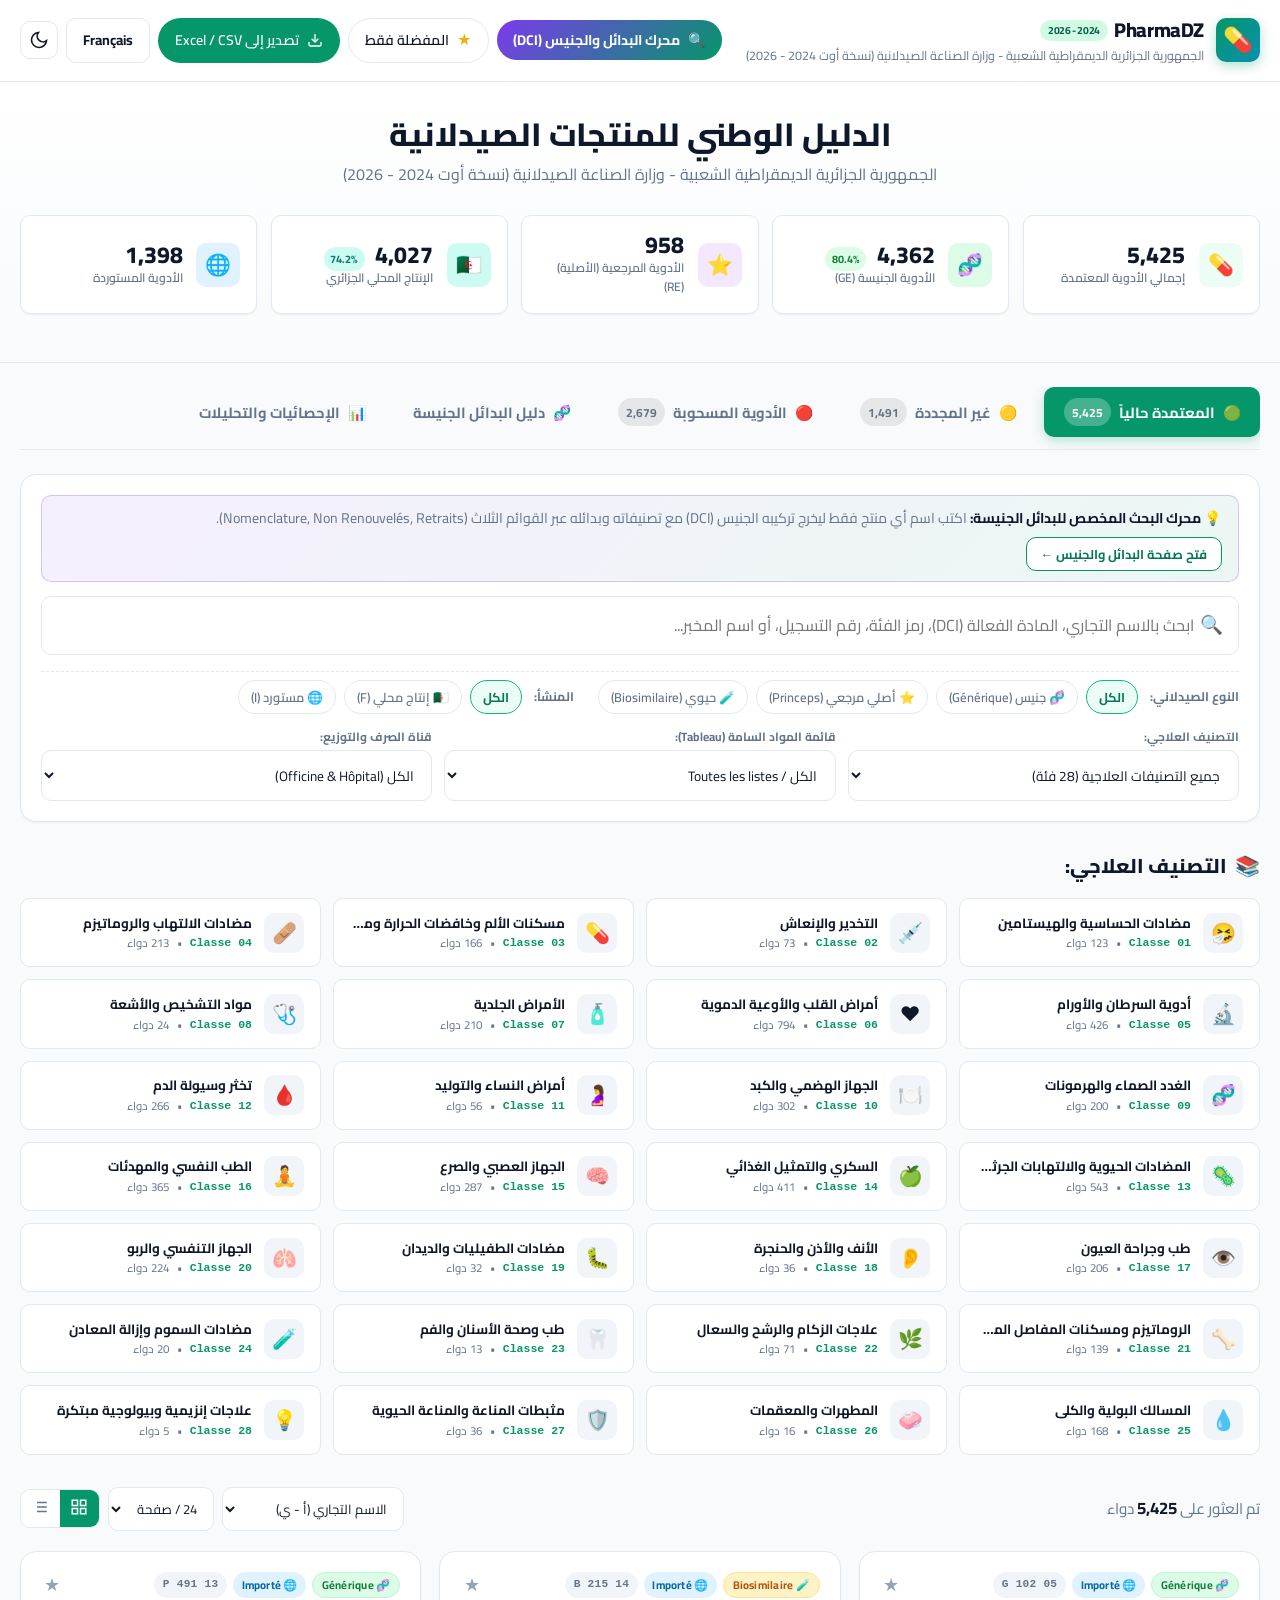
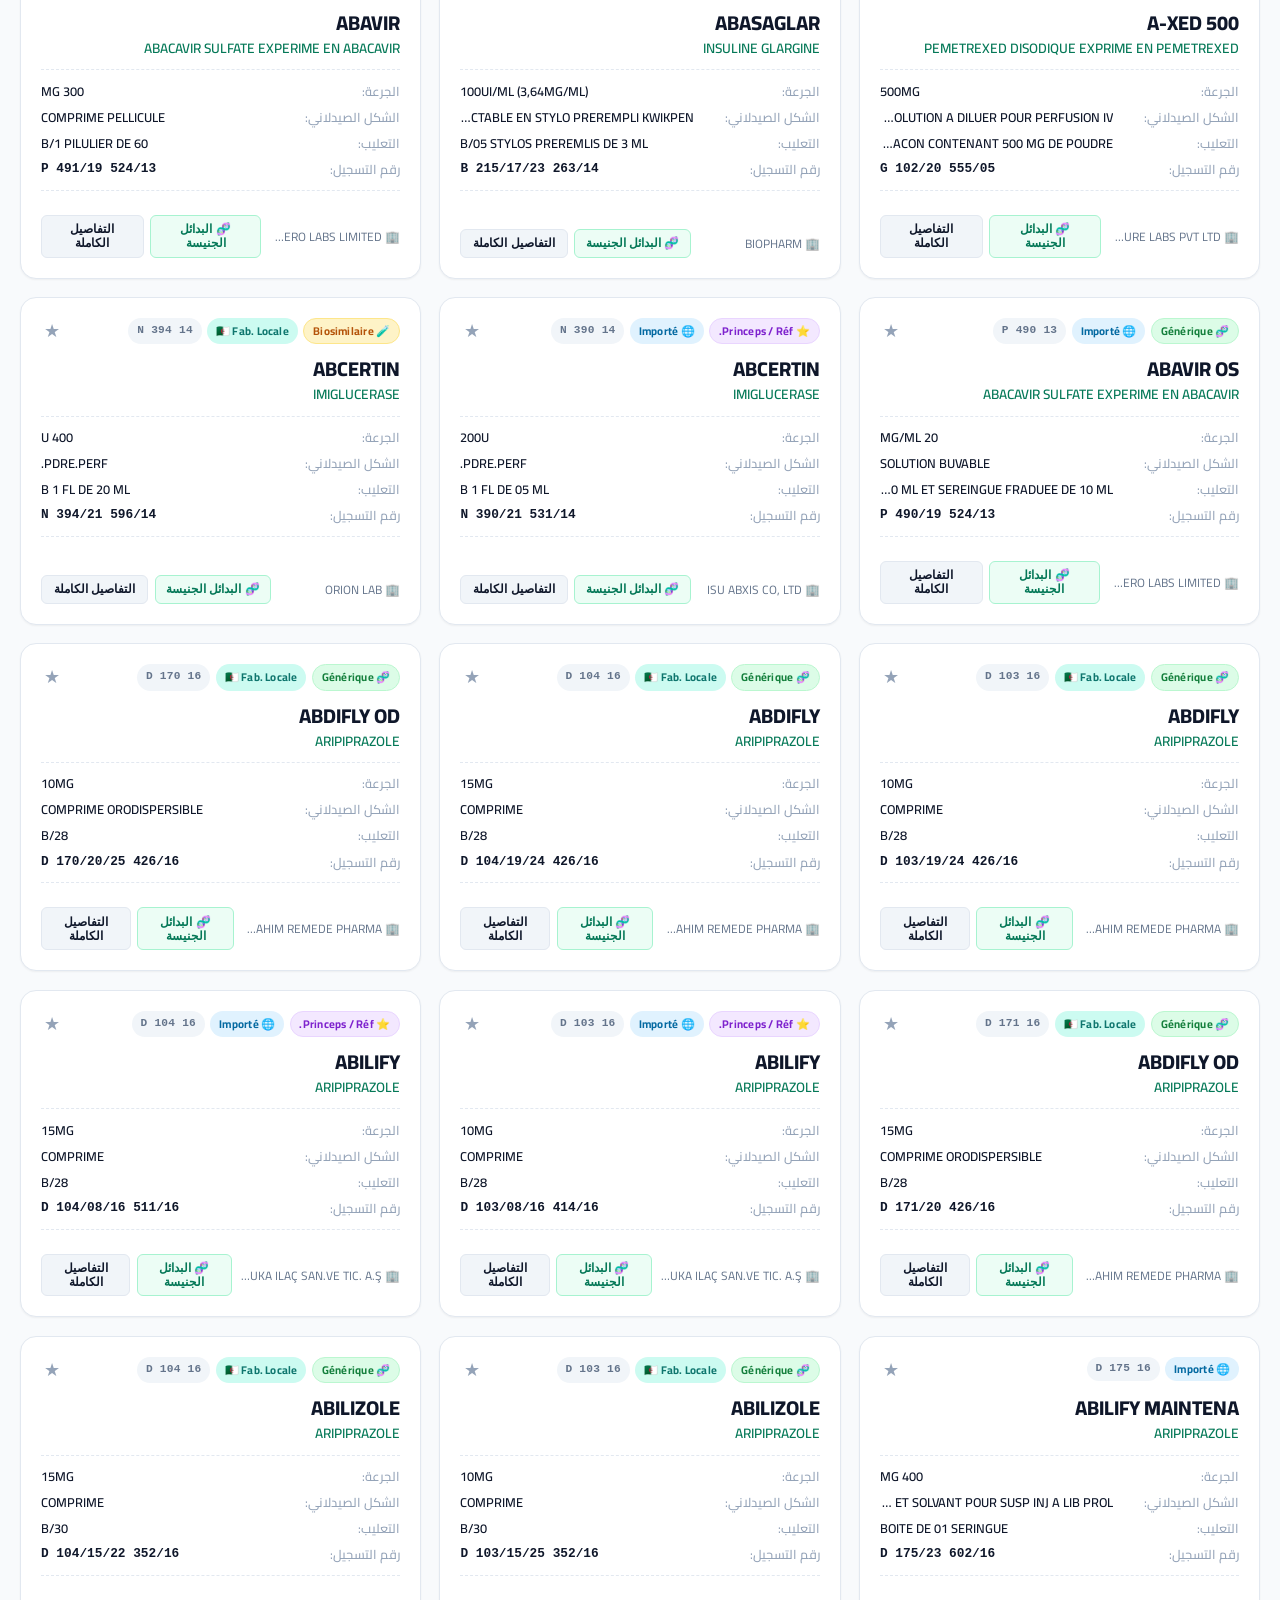
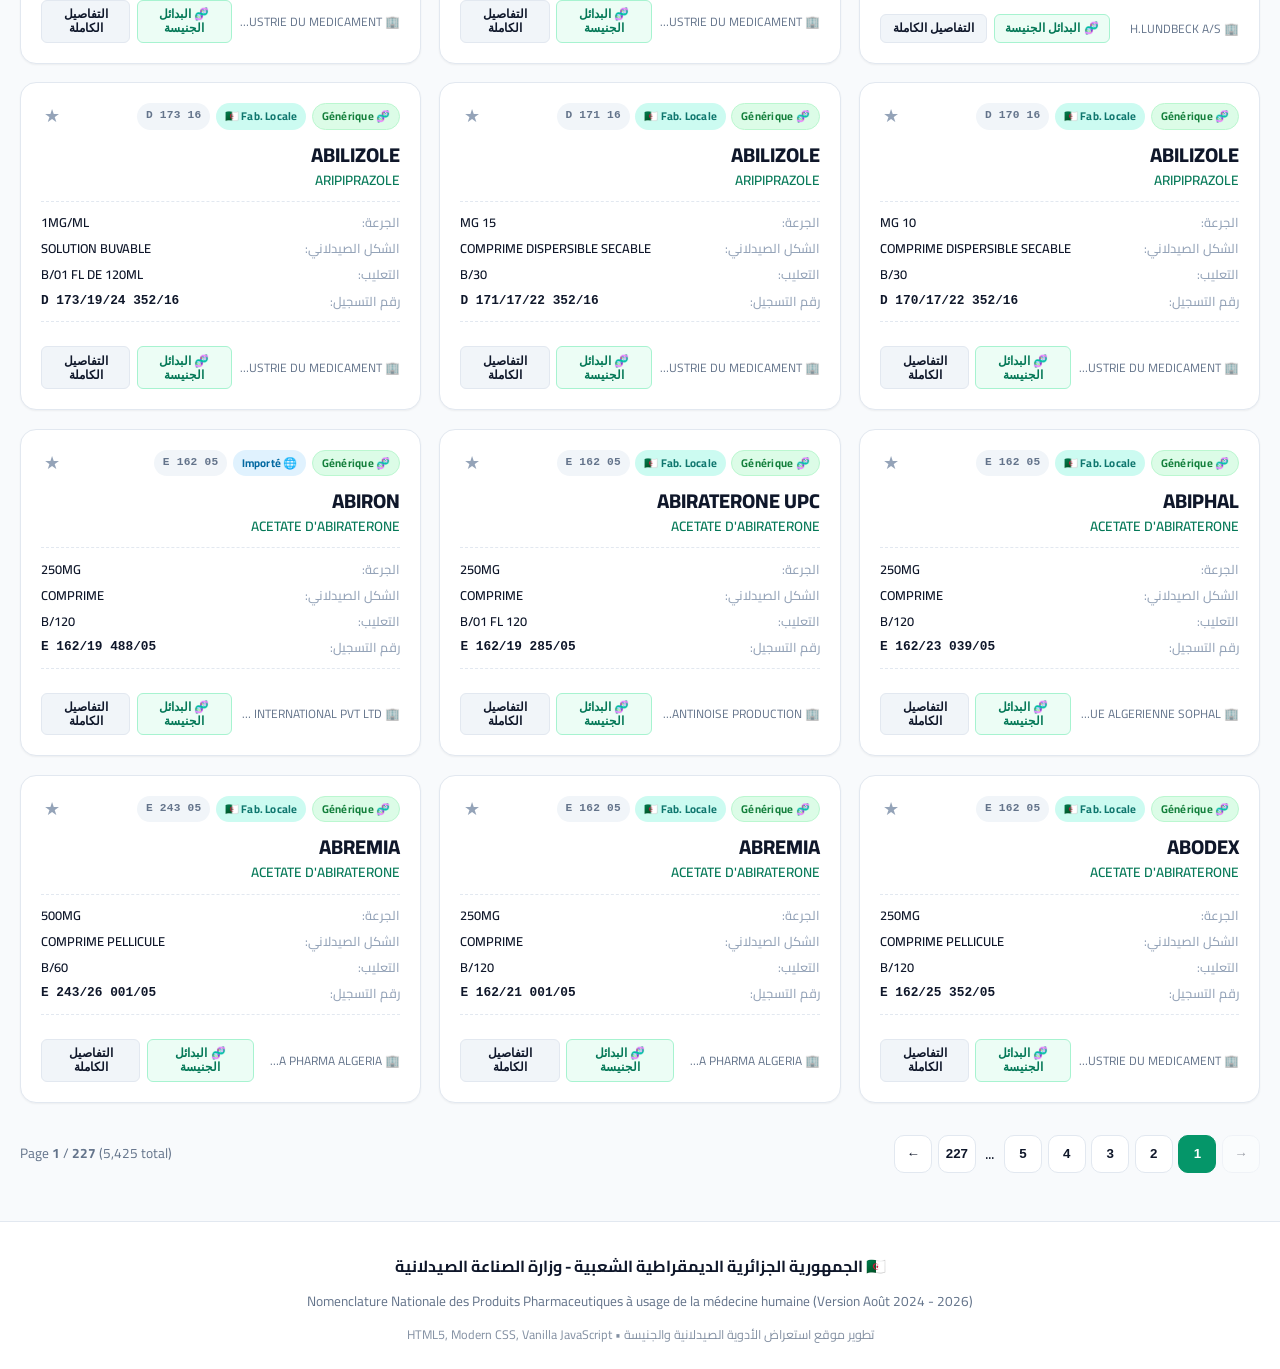
==== index.html @ 6471dae7 "Initial commit: Algerian Pharmaceutical Nomenclature Web App" ====
<!DOCTYPE html>
<html lang="ar" dir="rtl" data-theme="light">
<head>
  <meta charset="UTF-8">
  <meta name="viewport" content="width=device-width, initial-scale=1.0">
  <title>PharmaDZ - الدليل الوطني للمنتجات الصيدلانية الجزائرية</title>
  <meta name="description" content="منصة متقدمة للبحث في الدليل الوطني للمنتجات الصيدلانية في الجزائر حسب التصنيف العلاجي والمادة الفعالة والأدوية الجنيسة مع كافة التفاصيل التقنية.">
  
  <!-- Google Fonts: Cairo for Arabic & Inter for French/Latin -->
  <link rel="preconnect" href="https://fonts.googleapis.com">
  <link rel="preconnect" href="https://fonts.gstatic.com" crossorigin>
  <link href="https://fonts.googleapis.com/css2?family=Cairo:wght@400;600;700;800;900&family=Inter:wght@400;500;600;700;800&display=swap" rel="stylesheet">
  
  <!-- Main Stylesheet -->
  <link rel="stylesheet" href="css/style.css">
</head>
<body>

  <!-- ================= Site Header ================= -->
  <header class="site-header">
    <div class="container header-inner">
      <div class="brand-wrapper" onclick="window.scrollTo({top:0, behavior:'smooth'})">
        <div class="brand-icon-box">💊</div>
        <div class="brand-text">
          <h1>
            <span>PharmaDZ</span>
            <span class="brand-badge">2024 - 2026</span>
          </h1>
          <p data-i18n="site_subtitle">وزارة الصناعة الصيدلانية • الدليل الوطني للأدوية</p>
        </div>
      </div>

      <div class="header-actions">
        <!-- Dedicated Alternatives & Generics Search Page Link -->
        <a href="search.html" class="btn btn-primary btn-pill" style="background: linear-gradient(135deg, #7c3aed, #059669); border: none; font-weight: 700;">
          <span>🔍</span>
          <span>محرك البدائل والجنيس (DCI)</span>
        </a>

        <!-- Bookmark filter pill -->
        <button id="btn-fav-filter" class="btn btn-outline btn-pill" title="Afficher les favoris / عرض المفضلة">
          <span style="color:#eab308;">★</span>
          <span data-i18n="favorites_only">المفضلة</span>
        </button>

        <!-- CSV Export -->
        <button id="btn-export-csv" class="btn btn-primary btn-pill">
          <svg width="16" height="16" viewBox="0 0 24 24" fill="none" stroke="currentColor" stroke-width="2">
            <path d="M21 15v4a2 2 0 0 1-2 2H5a2 2 0 0 1-2-2v-4"></path>
            <polyline points="7 10 12 15 17 10"></polyline>
            <line x1="12" y1="15" x2="12" y2="3"></line>
          </svg>
          <span data-i18n="export_csv">تصدير CSV</span>
        </button>

        <!-- Language Toggle -->
        <button id="btn-lang-toggle" class="btn btn-outline" style="font-weight: bold; min-width: 80px;">
          <span>Français</span>
        </button>

        <!-- Theme Toggle -->
        <button id="btn-theme-toggle" class="btn-icon" title="تبديل المظهر">
          <!-- Moon Icon by default -->
          <svg width="20" height="20" viewBox="0 0 24 24" fill="none" stroke="currentColor" stroke-width="2">
            <path d="M21 12.79A9 9 0 1 1 11.21 3 7 7 0 0 0 21 12.79z"></path>
          </svg>
        </button>
      </div>
    </div>
  </header>

  <!-- ================= Hero & Summary Section ================= -->
  <section class="hero-section">
    <div class="container">
      <div class="hero-header">
        <h2 class="hero-title" data-i18n="site_title">الدليل الوطني للمنتجات الصيدلانية</h2>
        <p class="hero-subtitle" data-i18n="site_subtitle">
          الجمهورية الجزائرية الديمقراطية الشعبية - وزارة الصناعة الصيدلانية (نسخة أوت 2024 - 2026)
        </p>
      </div>

      <!-- Quick Metrics Grid -->
      <div id="stats-grid" class="stats-grid">
        <!-- Rendered dynamically by js/app.js -->
      </div>
    </div>
  </section>

  <!-- ================= Main Content Container ================= -->
  <main class="container" style="padding-top: 1.5rem;">

    <!-- Top Navigation Tabs -->
    <nav class="main-tabs-bar">
      <button class="tab-btn active" data-tab="active">
        <span>🟢</span>
        <span data-i18n="active_tab">المعتمدة حالياً</span>
        <span class="tab-badge">5,425</span>
      </button>
      <button class="tab-btn" data-tab="non_renewed">
        <span>🟡</span>
        <span data-i18n="non_renewed_tab">غير المجددة</span>
        <span class="tab-badge">1,491</span>
      </button>
      <button class="tab-btn" data-tab="withdrawn">
        <span>🔴</span>
        <span data-i18n="withdrawn_tab">الأدوية المسحوبة</span>
        <span class="tab-badge">2,679</span>
      </button>
      <button class="tab-btn" data-tab="generics_explorer">
        <span>🧬</span>
        <span data-i18n="generics_explorer_tab">دليل البدائل الجنيسة</span>
      </button>
      <button class="tab-btn" data-tab="stats">
        <span>📊</span>
        <span data-i18n="stats_tab">الإحصائيات والتحليلات</span>
      </button>
    </nav>

    <!-- Normal List View (Search, Filters, Categories, Grid) -->
    <div id="normal-view-container">

      <!-- Search & Filters Hub -->
      <div class="search-hub">
        <!-- Quick Switch to Dedicated Alternatives Page Banner -->
        <div style="display: flex; flex-wrap: wrap; justify-content: space-between; align-items: center; gap: 0.5rem; background: linear-gradient(135deg, rgba(124, 58, 237, 0.08), rgba(5, 150, 105, 0.08)); border: 1px solid rgba(124, 58, 237, 0.25); border-radius: var(--radius-md); padding: 0.65rem 1rem; margin-bottom: 0.85rem; font-size: 0.88rem;">
          <div>
            <strong style="color: var(--text-main);">💡 محرك البحث المخصص للبدائل الجنيسة:</strong>
            <span style="color: var(--text-muted);"> اكتب اسم أي منتج فقط ليخرج تركيبه الجنيس (DCI) مع تصنيفاته وبدائله عبر القوائم الثلاث (Nomenclature, Non Renouvelés, Retraits).</span>
          </div>
          <a href="search.html" class="btn btn-outline" style="padding: 0.35rem 0.85rem; font-size: 0.8rem; font-weight: bold; border-color: var(--primary-600); color: var(--primary-700); white-space: nowrap; text-decoration: none;">
            فتح صفحة البدائل والجنيس ←
          </a>
        </div>

        <!-- Main Search Bar -->
        <div class="search-primary-row">
          <div class="search-input-box">
            <span class="search-icon">🔍</span>
            <input type="text" id="search-input" class="search-input" placeholder="ابحث بالاسم التجاري، المادة الفعالة (DCI)، رمز الفئة، رقم التسجيل، أو اسم المخبر..." autocomplete="off">
            <button id="clear-search-btn" class="clear-search-btn" title="مسح">✕</button>
          </div>
        </div>

        <!-- Quick Filter Pills: Type & Origin -->
        <div class="filter-pills-row">
          <span class="filter-group-label" data-i18n="type_label">النوع الصيدلاني:</span>
          <span class="pill-filter active" data-filter-type="all" data-i18n="all">الكل</span>
          <span class="pill-filter" data-filter-type="GE">🧬 جنيس (Générique)</span>
          <span class="pill-filter" data-filter-type="RE">⭐ أصلي مرجعي (Princeps)</span>
          <span class="pill-filter" data-filter-type="BIO">🧪 حيوي (Biosimilaire)</span>

          <span class="filter-group-label" style="margin-inline-start: 1rem;" data-i18n="origin_label">المنشأ:</span>
          <span class="pill-filter active" data-filter-origin="all" data-i18n="all">الكل</span>
          <span class="pill-filter" data-filter-origin="F">🇩🇿 إنتاج محلي (F)</span>
          <span class="pill-filter" data-filter-origin="I">🌐 مستورد (I)</span>
        </div>

        <!-- Advanced Filter Selects (Category, List, Dispensation) -->
        <div class="filter-selects-row">
          <div class="filter-select-wrapper">
            <label for="cat-select" class="filter-select-label" data-i18n="category_label">التصنيف العلاجي (28 فئة):</label>
            <select id="cat-select" class="filter-select">
              <option value="all">جميع الفئات العلاجية</option>
            </select>
          </div>

          <div class="filter-select-wrapper">
            <label for="list-select" class="filter-select-label">قائمة المواد السامة (Tableau):</label>
            <select id="list-select" class="filter-select">
              <option value="all">الكل / Toutes les listes</option>
              <option value="LISTE I">قائمة I (Liste I)</option>
              <option value="LISTE II">قائمة II (Liste II)</option>
              <option value="STUPEFIANT">مخدرات ومؤثرات (Stupéfiants)</option>
            </select>
          </div>

          <div class="filter-select-wrapper">
            <label for="disp-select" class="filter-select-label">قناة الصرف والتوزيع:</label>
            <select id="disp-select" class="filter-select">
              <option value="all">الكل (Officine & Hôpital)</option>
              <option value="OFF">الصيدليات الحرة (Officine - OFF)</option>
              <option value="HOP">المستشفيات فقط (Hôpital - HOP)</option>
            </select>
          </div>
        </div>
      </div>

      <!-- Category Browser Cards Section -->
      <section class="categories-section">
        <div class="section-head">
          <h3 class="section-title">
            <span>📚</span>
            <span data-i18n="category_label">تصفح حسب التصنيف العلاجي</span>
          </h3>
        </div>
        <div id="cat-carousel" class="cat-carousel">
          <!-- Populated by js/app.js -->
        </div>
      </section>

      <!-- Results Toolbar (Count, Active Tags, Sort, View Toggle) -->
      <div class="results-toolbar">
        <div>
          <span id="results-count" class="results-count">
            <!-- Count inserted here -->
          </span>
          <div id="active-filter-tags" class="active-filters-tags"></div>
        </div>

        <div class="toolbar-controls">
          <!-- Sort Selector -->
          <select id="sort-select" class="sort-select">
            <option value="brand_asc">الاسم التجاري (أ - ي)</option>
            <option value="brand_desc">الاسم التجاري (ي - أ)</option>
            <option value="dci_asc">المادة الفعالة DCI (أ - ي)</option>
            <option value="code">رمز التصنيف (Code)</option>
            <option value="date">تاريخ التسجيل الأحدث</option>
          </select>

          <!-- Per Page Selector -->
          <div class="per-page-select-box">
            <select id="per-page-select" class="sort-select">
              <option value="24">24 / صفحة</option>
              <option value="48">48 / صفحة</option>
              <option value="96">96 / صفحة</option>
              <option value="all">عرض الكل</option>
            </select>
          </div>

          <!-- View Mode Toggle -->
          <div class="view-toggle">
            <button class="view-btn active" data-view="grid" title="Affichage Grille / عرض شبكي">
              <svg width="18" height="18" viewBox="0 0 24 24" fill="none" stroke="currentColor" stroke-width="2">
                <rect x="3" y="3" width="7" height="7"></rect>
                <rect x="14" y="3" width="7" height="7"></rect>
                <rect x="14" y="14" width="7" height="7"></rect>
                <rect x="3" y="14" width="7" height="7"></rect>
              </svg>
            </button>
            <button class="view-btn" data-view="table" title="Affichage Tableau / عرض جدولي">
              <svg width="18" height="18" viewBox="0 0 24 24" fill="none" stroke="currentColor" stroke-width="2">
                <line x1="8" y1="6" x2="21" y2="6"></line>
                <line x1="8" y1="12" x2="21" y2="12"></line>
                <line x1="8" y1="18" x2="21" y2="18"></line>
                <line x1="3" y1="6" x2="3.01" y2="6"></line>
                <line x1="3" y1="12" x2="3.01" y2="12"></line>
                <line x1="3" y1="18" x2="3.01" y2="18"></line>
              </svg>
            </button>
          </div>
        </div>
      </div>

      <!-- Products Grid / Table Container -->
      <div id="products-container">
        <!-- Rendered by js/app.js -->
      </div>

      <!-- Pagination Container -->
      <div id="pagination-wrapper" class="pagination-wrapper">
        <!-- Rendered by js/app.js -->
      </div>

    </div>

    <!-- Generics Explorer View (Special Tab) -->
    <div id="explorer-view" style="display: none;">
      <!-- Rendered by js/app.js -->
    </div>

    <!-- Statistics View (Special Tab) -->
    <div id="stats-view" style="display: none;">
      <!-- Rendered by js/app.js -->
    </div>

  </main>

  <!-- ================= Product Detail Modal ================= -->
  <div id="product-modal" class="modal-overlay" role="dialog" aria-modal="true">
    <div class="modal-container">
      <div class="modal-header">
        <div class="modal-header-info">
          <h2 id="modal-brand-title">Nom de Marque</h2>
          <div id="modal-dci-subtitle" class="modal-dci">Dénomination Commune Internationale</div>
        </div>
        <button id="modal-close-btn" class="modal-close-btn" title="Fermer / إغلاق">✕</button>
      </div>

      <div class="modal-body">
        <!-- 19 Full Attributes Grid -->
        <div id="modal-details-grid" class="detail-grid">
          <!-- Populated by js/app.js -->
        </div>

        <!-- Generic Equivalents Section -->
        <div class="modal-generics-section">
          <div class="modal-generics-head">
            <h4 style="font-size: 1rem; font-weight: 700; color: var(--text-main); display: flex; align-items: center; gap: 0.4rem;">
              <span>🧬</span>
              <span data-i18n="generic_alternatives_title">الأدوية الجنيسة والبدائل المتاحة بنفس المادة الفعالة</span>
            </h4>
          </div>
          <div id="modal-generics-list" class="modal-generics-list">
            <!-- Populated by js/app.js -->
          </div>
        </div>
      </div>

      <div class="modal-footer">
        <button id="modal-print-btn" class="btn btn-outline">
          <svg width="16" height="16" viewBox="0 0 24 24" fill="none" stroke="currentColor" stroke-width="2">
            <polyline points="6 9 6 2 18 2 18 9"></polyline>
            <path d="M6 18H4a2 2 0 0 1-2-2v-5a2 2 0 0 1 2-2h16a2 2 0 0 1 2 2v5a2 2 0 0 1-2 2h-2"></path>
            <rect x="6" y="14" width="12" height="8"></rect>
          </svg>
          <span data-i18n="print_sheet">طباعة البطاقة التقنية</span>
        </button>

        <button class="btn btn-primary" onclick="document.getElementById('product-modal').classList.remove('open'); document.body.style.overflow=''">
          <span data-i18n="close">إغلاق</span>
        </button>
      </div>
    </div>
  </div>

  <!-- ================= Site Footer ================= -->
  <footer class="site-footer">
    <div class="container footer-content">
      <div style="font-weight: 700; font-size: 1rem; color: var(--text-main);">
        🇩🇿 الجمهورية الجزائرية الديمقراطية الشعبية - وزارة الصناعة الصيدلانية
      </div>
      <div>
        Nomenclature Nationale des Produits Pharmaceutiques à usage de la médecine humaine (Version Août 2024 - 2026)
      </div>
      <div style="font-size: 0.78rem; opacity: 0.8;">
        تطوير موقع استعراض الأدوية الصيدلانية والجنيسة • HTML5, Modern CSS, Vanilla JavaScript
      </div>
    </div>
  </footer>

  <!-- Data Script (Provides window.NOMENCLATURE_DATA offline without CORS issues) -->
  <script src="data/medications_data.js"></script>

  <!-- Main Application Script -->
  <script src="js/app.js"></script>
</body>
</html>
---- css/style.css ----
/* ==========================================================================
   PharmaDZ - Modern Pharmaceutical Nomenclature Web Application
   CSS Stylesheet with Dark Mode, Responsive Design & RTL/LTR Support
   ========================================================================== */

:root {
  --font-sans: 'Inter', -apple-system, BlinkMacSystemFont, 'Segoe UI', Roboto, Helvetica, Arial, sans-serif;
  --font-arabic: 'Cairo', 'Segoe UI', Tahoma, sans-serif;
  
  /* Primary Emerald/Teal Medical Palette */
  --primary-50: #ecfdf5;
  --primary-100: #d1fae5;
  --primary-200: #a7f3d0;
  --primary-500: #10b981;
  --primary-600: #059669;
  --primary-700: #047857;
  --primary-800: #065f46;
  
  /* Accent Colors */
  --accent-cyan: #0891b2;
  --accent-blue: #2563eb;
  --accent-purple: #7c3aed;
  --accent-amber: #d97706;
  --accent-rose: #e11d48;
  
  /* Light Theme Variables */
  --bg-page: #f8fafc;
  --bg-card: #ffffff;
  --bg-subtle: #f1f5f9;
  --bg-input: #ffffff;
  --border-color: #e2e8f0;
  --border-focus: #10b981;
  
  --text-main: #0f172a;
  --text-muted: #64748b;
  --text-light: #94a3b8;
  --text-on-primary: #ffffff;
  
  --shadow-sm: 0 1px 2px 0 rgb(0 0 0 / 0.05);
  --shadow-md: 0 4px 6px -1px rgb(0 0 0 / 0.1), 0 2px 4px -2px rgb(0 0 0 / 0.1);
  --shadow-lg: 0 10px 15px -3px rgb(0 0 0 / 0.1), 0 4px 6px -4px rgb(0 0 0 / 0.1);
  --shadow-xl: 0 20px 25px -5px rgb(0 0 0 / 0.1), 0 8px 10px -6px rgb(0 0 0 / 0.1);
  
  --radius-sm: 6px;
  --radius-md: 10px;
  --radius-lg: 16px;
  --radius-full: 9999px;
  
  --transition: all 0.2s cubic-bezier(0.4, 0, 0.2, 1);
}

[data-theme="dark"] {
  --bg-page: #0b1120;
  --bg-card: #151f32;
  --bg-subtle: #1e293b;
  --bg-input: #1a2438;
  --border-color: #24344d;
  --border-focus: #34d399;
  
  --text-main: #f8fafc;
  --text-muted: #94a3b8;
  --text-light: #64748b;
  
  --shadow-sm: 0 1px 2px 0 rgb(0 0 0 / 0.4);
  --shadow-md: 0 4px 6px -1px rgb(0 0 0 / 0.4);
  --shadow-lg: 0 10px 15px -3px rgb(0 0 0 / 0.5);
  --shadow-xl: 0 20px 25px -5px rgb(0 0 0 / 0.6);
}

/* Base Reset & Setup */
*, *::before, *::after {
  box-sizing: border-box;
  margin: 0;
  padding: 0;
}

body {
  font-family: var(--font-arabic), var(--font-sans);
  background-color: var(--bg-page);
  color: var(--text-main);
  line-height: 1.6;
  min-height: 100vh;
  transition: background-color 0.3s ease, color 0.3s ease;
  overflow-x: hidden;
}

/* Direction Specifics */
[dir="rtl"] {
  text-align: right;
}
[dir="ltr"] {
  text-align: left;
  font-family: var(--font-sans), var(--font-arabic);
}

/* Container */
.container {
  width: 100%;
  max-width: 1380px;
  margin-inline: auto;
  padding-inline: 1.25rem;
}

/* ==========================================================================
   Header & Navigation
   ========================================================================== */
.site-header {
  background: var(--bg-card);
  border-bottom: 1px solid var(--border-color);
  position: sticky;
  top: 0;
  z-index: 50;
  backdrop-filter: blur(12px);
  -webkit-backdrop-filter: blur(12px);
}

.header-inner {
  display: flex;
  align-items: center;
  justify-content: space-between;
  padding-block: 0.9rem;
  gap: 1rem;
}

.brand-wrapper {
  display: flex;
  align-items: center;
  gap: 0.75rem;
  text-decoration: none;
  color: inherit;
  cursor: pointer;
}

.brand-icon-box {
  width: 44px;
  height: 44px;
  border-radius: var(--radius-md);
  background: linear-gradient(135deg, var(--primary-600), var(--accent-cyan));
  display: flex;
  align-items: center;
  justify-content: center;
  color: white;
  box-shadow: 0 4px 12px rgba(5, 150, 105, 0.3);
  font-size: 1.5rem;
}

.brand-text h1 {
  font-size: 1.25rem;
  font-weight: 800;
  letter-spacing: -0.02em;
  color: var(--text-main);
  display: flex;
  align-items: center;
  gap: 0.4rem;
}

.brand-badge {
  font-size: 0.65rem;
  background: var(--primary-100);
  color: var(--primary-800);
  padding: 0.15rem 0.5rem;
  border-radius: var(--radius-full);
  font-weight: 700;
}

[data-theme="dark"] .brand-badge {
  background: rgba(16, 185, 129, 0.2);
  color: #34d399;
}

.brand-text p {
  font-size: 0.78rem;
  color: var(--text-muted);
}

.header-actions {
  display: flex;
  align-items: center;
  gap: 0.5rem;
}

/* Action Buttons */
.btn-icon {
  width: 38px;
  height: 38px;
  border-radius: var(--radius-md);
  border: 1px solid var(--border-color);
  background: var(--bg-card);
  color: var(--text-main);
  display: inline-flex;
  align-items: center;
  justify-content: center;
  cursor: pointer;
  transition: var(--transition);
}

.btn-icon:hover {
  background: var(--bg-subtle);
  border-color: var(--primary-500);
  color: var(--primary-600);
}

.btn {
  display: inline-flex;
  align-items: center;
  justify-content: center;
  gap: 0.5rem;
  padding: 0.55rem 1rem;
  font-size: 0.88rem;
  font-weight: 600;
  border-radius: var(--radius-md);
  cursor: pointer;
  border: 1px solid transparent;
  transition: var(--transition);
  text-decoration: none;
  font-family: inherit;
}

.btn-primary {
  background: var(--primary-600);
  color: white;
}
.btn-primary:hover {
  background: var(--primary-700);
  box-shadow: 0 4px 12px rgba(5, 150, 105, 0.3);
}

.btn-outline {
  border-color: var(--border-color);
  background: var(--bg-card);
  color: var(--text-main);
}
.btn-outline:hover {
  background: var(--bg-subtle);
  border-color: var(--text-muted);
}

.btn-pill {
  border-radius: var(--radius-full);
}

/* ==========================================================================
   Hero & Key Stats
   ========================================================================== */
.hero-section {
  background: linear-gradient(180deg, var(--bg-card) 0%, var(--bg-page) 100%);
  padding-block: 2rem 1.5rem;
  border-bottom: 1px solid var(--border-color);
}

.hero-header {
  text-align: center;
  max-width: 820px;
  margin-inline: auto;
  margin-bottom: 1.75rem;
}

.hero-title {
  font-size: 2rem;
  font-weight: 800;
  color: var(--text-main);
  margin-bottom: 0.5rem;
  line-height: 1.25;
}

.hero-subtitle {
  font-size: 1rem;
  color: var(--text-muted);
}

/* Stats Cards Grid */
.stats-grid {
  display: grid;
  grid-template-columns: repeat(auto-fit, minmax(180px, 1fr));
  gap: 0.85rem;
  margin-bottom: 1.5rem;
}

.stat-card {
  background: var(--bg-card);
  border: 1px solid var(--border-color);
  border-radius: var(--radius-md);
  padding: 1rem;
  display: flex;
  align-items: center;
  gap: 0.85rem;
  transition: var(--transition);
  box-shadow: var(--shadow-sm);
  cursor: pointer;
}

.stat-card:hover {
  transform: translateY(-2px);
  box-shadow: var(--shadow-md);
  border-color: var(--primary-500);
}

.stat-icon {
  width: 44px;
  height: 44px;
  border-radius: var(--radius-md);
  display: flex;
  align-items: center;
  justify-content: center;
  font-size: 1.3rem;
  flex-shrink: 0;
}

.stat-val {
  font-size: 1.45rem;
  font-weight: 800;
  line-height: 1.1;
  color: var(--text-main);
}

.stat-label {
  font-size: 0.76rem;
  color: var(--text-muted);
  font-weight: 600;
}

.stat-pill {
  font-size: 0.68rem;
  font-weight: 700;
  padding: 0.1rem 0.4rem;
  border-radius: var(--radius-full);
  margin-inline-start: 0.35rem;
}

/* ==========================================================================
   Navigation Tabs (Active, Non-renewed, Withdrawn, Generics)
   ========================================================================== */
.main-tabs-bar {
  display: flex;
  align-items: center;
  gap: 0.5rem;
  margin-bottom: 1.5rem;
  border-bottom: 1px solid var(--border-color);
  padding-bottom: 0.75rem;
  overflow-x: auto;
  scrollbar-width: none;
}
.main-tabs-bar::-webkit-scrollbar {
  display: none;
}

.tab-btn {
  display: inline-flex;
  align-items: center;
  gap: 0.5rem;
  padding: 0.65rem 1.15rem;
  border-radius: var(--radius-md);
  font-size: 0.92rem;
  font-weight: 700;
  border: 1px solid transparent;
  background: transparent;
  color: var(--text-muted);
  cursor: pointer;
  transition: var(--transition);
  white-space: nowrap;
  font-family: inherit;
}

.tab-btn:hover {
  background: var(--bg-subtle);
  color: var(--text-main);
}

.tab-btn.active {
  background: var(--primary-600);
  color: white;
  box-shadow: 0 4px 12px rgba(5, 150, 105, 0.25);
}

.tab-btn .tab-badge {
  background: rgba(0, 0, 0, 0.08);
  font-size: 0.75rem;
  padding: 0.15rem 0.5rem;
  border-radius: var(--radius-full);
}
.tab-btn.active .tab-badge {
  background: rgba(255, 255, 255, 0.25);
  color: white;
}

/* ==========================================================================
   Search & Filter Hub
   ========================================================================== */
.search-hub {
  background: var(--bg-card);
  border: 1px solid var(--border-color);
  border-radius: var(--radius-lg);
  padding: 1.25rem;
  margin-bottom: 1.75rem;
  box-shadow: var(--shadow-sm);
}

.search-primary-row {
  display: flex;
  gap: 0.75rem;
  align-items: center;
  margin-bottom: 1rem;
}

.search-input-box {
  position: relative;
  flex: 1;
}

.search-input-box .search-icon {
  position: absolute;
  top: 50%;
  transform: translateY(-50%);
  inset-inline-start: 1rem;
  color: var(--text-muted);
  pointer-events: none;
  font-size: 1.15rem;
}

.search-input {
  width: 100%;
  padding: 0.85rem 1rem;
  padding-inline-start: 2.75rem;
  padding-inline-end: 2.5rem;
  font-size: 1rem;
  font-family: inherit;
  border-radius: var(--radius-md);
  border: 1px solid var(--border-color);
  background: var(--bg-input);
  color: var(--text-main);
  outline: none;
  transition: var(--transition);
}

.search-input:focus {
  border-color: var(--border-focus);
  box-shadow: 0 0 0 3px rgba(16, 185, 129, 0.15);
}

.clear-search-btn {
  position: absolute;
  top: 50%;
  transform: translateY(-50%);
  inset-inline-end: 0.75rem;
  background: transparent;
  border: none;
  color: var(--text-muted);
  cursor: pointer;
  padding: 0.25rem;
  border-radius: 50%;
  display: none;
}
.clear-search-btn:hover {
  color: var(--accent-rose);
}

/* Quick Filter Badges Bar */
.filter-pills-row {
  display: flex;
  flex-wrap: wrap;
  align-items: center;
  gap: 0.5rem;
  padding-top: 0.5rem;
  border-top: 1px dashed var(--border-color);
}

.filter-group-label {
  font-size: 0.78rem;
  font-weight: 700;
  color: var(--text-muted);
  margin-inline-end: 0.25rem;
}

.pill-filter {
  display: inline-flex;
  align-items: center;
  gap: 0.35rem;
  padding: 0.35rem 0.75rem;
  border-radius: var(--radius-full);
  font-size: 0.8rem;
  font-weight: 600;
  border: 1px solid var(--border-color);
  background: var(--bg-card);
  color: var(--text-muted);
  cursor: pointer;
  transition: var(--transition);
  user-select: none;
}

.pill-filter:hover {
  border-color: var(--primary-500);
  color: var(--text-main);
  background: var(--bg-subtle);
}

.pill-filter.active {
  background: var(--primary-50);
  border-color: var(--primary-500);
  color: var(--primary-700);
  font-weight: 700;
}

[data-theme="dark"] .pill-filter.active {
  background: rgba(16, 185, 129, 0.15);
  border-color: #10b981;
  color: #34d399;
}

/* Advanced Filter Row (Select dropdowns) */
.filter-selects-row {
  display: grid;
  grid-template-columns: repeat(auto-fit, minmax(200px, 1fr));
  gap: 0.75rem;
  margin-top: 0.85rem;
}

.filter-select-wrapper {
  display: flex;
  flex-direction: column;
  gap: 0.25rem;
}

.filter-select-label {
  font-size: 0.75rem;
  font-weight: 700;
  color: var(--text-muted);
}

.filter-select {
  padding: 0.65rem 0.85rem;
  border-radius: var(--radius-md);
  border: 1px solid var(--border-color);
  background: var(--bg-input);
  color: var(--text-main);
  font-size: 0.85rem;
  font-family: inherit;
  outline: none;
  cursor: pointer;
}

.filter-select:focus {
  border-color: var(--border-focus);
}

/* ==========================================================================
   Category Browser (Accordion / Cards Carousel)
   ========================================================================== */
.categories-section {
  margin-bottom: 2rem;
}

.section-head {
  display: flex;
  align-items: center;
  justify-content: space-between;
  margin-bottom: 1rem;
}

.section-title {
  font-size: 1.25rem;
  font-weight: 800;
  display: flex;
  align-items: center;
  gap: 0.5rem;
}

.cat-carousel {
  display: grid;
  grid-template-columns: repeat(auto-fill, minmax(240px, 1fr));
  gap: 0.75rem;
}

.cat-card {
  background: var(--bg-card);
  border: 1px solid var(--border-color);
  border-radius: var(--radius-md);
  padding: 0.85rem 1rem;
  cursor: pointer;
  transition: var(--transition);
  display: flex;
  align-items: center;
  gap: 0.75rem;
  user-select: none;
}

.cat-card:hover {
  border-color: var(--primary-500);
  background: var(--bg-subtle);
  transform: translateY(-2px);
  box-shadow: var(--shadow-md);
}

.cat-card.active {
  border-color: var(--primary-600);
  background: var(--primary-50);
  box-shadow: 0 0 0 2px var(--primary-500);
}

[data-theme="dark"] .cat-card.active {
  background: rgba(16, 185, 129, 0.15);
  border-color: #10b981;
}

.cat-icon-wrap {
  width: 40px;
  height: 40px;
  border-radius: var(--radius-md);
  background: var(--bg-subtle);
  display: flex;
  align-items: center;
  justify-content: center;
  font-size: 1.25rem;
  flex-shrink: 0;
}

.cat-info {
  flex: 1;
  min-width: 0;
}

.cat-name {
  font-size: 0.84rem;
  font-weight: 700;
  white-space: nowrap;
  overflow: hidden;
  text-overflow: ellipsis;
  color: var(--text-main);
}

.cat-meta {
  display: flex;
  align-items: center;
  gap: 0.5rem;
  font-size: 0.72rem;
  color: var(--text-muted);
}

.cat-code-badge {
  font-family: monospace;
  font-weight: 700;
  color: var(--primary-600);
}

/* ==========================================================================
   Toolbar (Count, View Mode, Sorting, Export)
   ========================================================================== */
.results-toolbar {
  display: flex;
  flex-wrap: wrap;
  align-items: center;
  justify-content: space-between;
  gap: 1rem;
  margin-bottom: 1.25rem;
}

.results-count {
  font-size: 0.95rem;
  color: var(--text-muted);
}

.results-count strong {
  color: var(--text-main);
  font-size: 1.05rem;
}

.active-filters-tags {
  display: inline-flex;
  flex-wrap: wrap;
  gap: 0.35rem;
  margin-inline-start: 0.5rem;
}

.filter-tag {
  background: var(--primary-100);
  color: var(--primary-800);
  font-size: 0.72rem;
  font-weight: 700;
  padding: 0.15rem 0.5rem;
  border-radius: var(--radius-full);
  display: inline-flex;
  align-items: center;
  gap: 0.3rem;
}
[data-theme="dark"] .filter-tag {
  background: rgba(16, 185, 129, 0.2);
  color: #34d399;
}

.filter-tag button {
  background: transparent;
  border: none;
  cursor: pointer;
  color: inherit;
  font-weight: bold;
}

.toolbar-controls {
  display: flex;
  align-items: center;
  gap: 0.5rem;
}

.sort-select {
  padding: 0.5rem 0.75rem;
  border-radius: var(--radius-md);
  border: 1px solid var(--border-color);
  background: var(--bg-card);
  color: var(--text-main);
  font-size: 0.82rem;
  font-family: inherit;
  cursor: pointer;
}

.view-toggle {
  display: inline-flex;
  border: 1px solid var(--border-color);
  border-radius: var(--radius-md);
  overflow: hidden;
}

.view-btn {
  background: var(--bg-card);
  border: none;
  padding: 0.5rem 0.65rem;
  color: var(--text-muted);
  cursor: pointer;
  transition: var(--transition);
}

.view-btn.active {
  background: var(--primary-600);
  color: white;
}

/* ==========================================================================
   Product Cards Grid (Default View)
   ========================================================================== */
.products-grid {
  display: grid;
  grid-template-columns: repeat(auto-fill, minmax(320px, 1fr));
  gap: 1.15rem;
  margin-bottom: 2rem;
}

.product-card {
  background: var(--bg-card);
  border: 1px solid var(--border-color);
  border-radius: var(--radius-lg);
  padding: 1.25rem;
  display: flex;
  flex-direction: column;
  justify-content: space-between;
  transition: var(--transition);
  position: relative;
  box-shadow: var(--shadow-sm);
}

.product-card:hover {
  transform: translateY(-3px);
  border-color: var(--primary-500);
  box-shadow: var(--shadow-lg);
}

.card-top {
  display: flex;
  align-items: flex-start;
  justify-content: space-between;
  gap: 0.5rem;
  margin-bottom: 0.75rem;
}

.card-badges {
  display: flex;
  flex-wrap: wrap;
  gap: 0.35rem;
}

/* Pharmaceutical Badges */
.badge {
  font-size: 0.7rem;
  font-weight: 700;
  padding: 0.2rem 0.55rem;
  border-radius: var(--radius-full);
  display: inline-flex;
  align-items: center;
  gap: 0.25rem;
  letter-spacing: 0.02em;
}

/* Generic vs Princeps */
.badge-ge {
  background: #dcfce7;
  color: #15803d;
  border: 1px solid #bbf7d0;
}
[data-theme="dark"] .badge-ge {
  background: rgba(34, 197, 94, 0.15);
  color: #4ade80;
  border-color: rgba(34, 197, 94, 0.3);
}

.badge-re {
  background: #f3e8ff;
  color: #7e22ce;
  border: 1px solid #e9d5ff;
}
[data-theme="dark"] .badge-re {
  background: rgba(168, 85, 247, 0.15);
  color: #c084fc;
  border-color: rgba(168, 85, 247, 0.3);
}

.badge-bio {
  background: #fef3c7;
  color: #b45309;
  border: 1px solid #fde68a;
}
[data-theme="dark"] .badge-bio {
  background: rgba(245, 158, 11, 0.15);
  color: #fbbf24;
  border-color: rgba(245, 158, 11, 0.3);
}

/* Origin Badges */
.badge-local {
  background: #ccfbf1;
  color: #0f766e;
}
[data-theme="dark"] .badge-local {
  background: rgba(20, 184, 166, 0.15);
  color: #2dd4bf;
}

.badge-import {
  background: #e0f2fe;
  color: #0369a1;
}
[data-theme="dark"] .badge-import {
  background: rgba(14, 165, 233, 0.15);
  color: #38bdf8;
}

.badge-code {
  background: var(--bg-subtle);
  color: var(--text-muted);
  font-family: monospace;
}

/* Bookmark Star */
.btn-fav {
  background: transparent;
  border: none;
  color: var(--text-light);
  cursor: pointer;
  padding: 0.2rem;
  font-size: 1.1rem;
  transition: var(--transition);
}
.btn-fav:hover, .btn-fav.active {
  color: #eab308;
  transform: scale(1.15);
}

/* Card Content */
.card-brand-name {
  font-size: 1.25rem;
  font-weight: 800;
  color: var(--text-main);
  margin-bottom: 0.25rem;
  line-height: 1.2;
}

.card-dci {
  font-size: 0.85rem;
  font-weight: 600;
  color: var(--primary-700);
  margin-bottom: 0.75rem;
  line-height: 1.35;
}
[data-theme="dark"] .card-dci {
  color: #34d399;
}

.card-specs-list {
  display: flex;
  flex-direction: column;
  gap: 0.35rem;
  font-size: 0.8rem;
  color: var(--text-muted);
  margin-bottom: 1rem;
  border-block: 1px dashed var(--border-color);
  padding-block: 0.65rem;
}

.spec-row {
  display: flex;
  justify-content: space-between;
  align-items: center;
}

.spec-key {
  color: var(--text-light);
  font-weight: 500;
}

.spec-val {
  font-weight: 600;
  color: var(--text-main);
  text-align: end;
  max-width: 65%;
  white-space: nowrap;
  overflow: hidden;
  text-overflow: ellipsis;
}

.card-footer {
  display: flex;
  align-items: center;
  justify-content: space-between;
  gap: 0.5rem;
  padding-top: 0.5rem;
}

.card-lab {
  font-size: 0.75rem;
  color: var(--text-muted);
  white-space: nowrap;
  overflow: hidden;
  text-overflow: ellipsis;
  max-width: 160px;
}

.card-actions {
  display: flex;
  gap: 0.4rem;
}

.btn-card-generics {
  padding: 0.4rem 0.65rem;
  font-size: 0.75rem;
  font-weight: 700;
  border-radius: var(--radius-sm);
  background: var(--primary-50);
  color: var(--primary-700);
  border: 1px solid var(--primary-200);
  cursor: pointer;
  display: inline-flex;
  align-items: center;
  gap: 0.25rem;
  transition: var(--transition);
}
.btn-card-generics:hover {
  background: var(--primary-600);
  color: white;
}
[data-theme="dark"] .btn-card-generics {
  background: rgba(16, 185, 129, 0.15);
  color: #34d399;
  border-color: rgba(16, 185, 129, 0.3);
}

.btn-card-detail {
  padding: 0.4rem 0.75rem;
  font-size: 0.75rem;
  font-weight: 600;
  border-radius: var(--radius-sm);
  background: var(--bg-subtle);
  color: var(--text-main);
  border: 1px solid var(--border-color);
  cursor: pointer;
  transition: var(--transition);
}
.btn-card-detail:hover {
  background: var(--text-main);
  color: var(--bg-card);
}

/* ==========================================================================
   Table View
   ========================================================================== */
.table-wrapper {
  background: var(--bg-card);
  border: 1px solid var(--border-color);
  border-radius: var(--radius-lg);
  overflow-x: auto;
  margin-bottom: 2rem;
  box-shadow: var(--shadow-sm);
}

.meds-table {
  width: 100%;
  border-collapse: collapse;
  font-size: 0.85rem;
  text-align: inherit;
}

.meds-table th {
  background: var(--bg-subtle);
  padding: 0.85rem 1rem;
  font-weight: 700;
  color: var(--text-muted);
  border-bottom: 1px solid var(--border-color);
  white-space: nowrap;
}

.meds-table td {
  padding: 0.85rem 1rem;
  border-bottom: 1px solid var(--border-color);
  color: var(--text-main);
  vertical-align: middle;
}

.meds-table tbody tr:hover {
  background: var(--bg-subtle);
}

.table-brand-link {
  font-weight: 700;
  color: var(--primary-700);
  cursor: pointer;
}
[data-theme="dark"] .table-brand-link {
  color: #34d399;
}

/* ==========================================================================
   Pagination
   ========================================================================== */
.pagination-wrapper {
  display: flex;
  flex-wrap: wrap;
  align-items: center;
  justify-content: space-between;
  gap: 1rem;
  margin-block: 1.5rem 3rem;
}

.per-page-select-box {
  display: flex;
  align-items: center;
  gap: 0.5rem;
  font-size: 0.85rem;
  color: var(--text-muted);
}

.pagination-controls {
  display: flex;
  align-items: center;
  gap: 0.35rem;
}

.page-btn {
  min-width: 38px;
  height: 38px;
  padding: 0.4rem;
  border-radius: var(--radius-md);
  border: 1px solid var(--border-color);
  background: var(--bg-card);
  color: var(--text-main);
  font-weight: 600;
  cursor: pointer;
  display: inline-flex;
  align-items: center;
  justify-content: center;
  transition: var(--transition);
}

.page-btn:hover:not(:disabled) {
  border-color: var(--primary-500);
  background: var(--bg-subtle);
}

.page-btn.active {
  background: var(--primary-600);
  border-color: var(--primary-600);
  color: white;
}

.page-btn:disabled {
  opacity: 0.4;
  cursor: not-allowed;
}

/* ==========================================================================
   Product Detail Modal
   ========================================================================== */
.modal-overlay {
  position: fixed;
  inset: 0;
  background: rgba(15, 23, 42, 0.65);
  backdrop-filter: blur(4px);
  z-index: 100;
  display: flex;
  align-items: center;
  justify-content: center;
  padding: 1rem;
  opacity: 0;
  visibility: hidden;
  transition: opacity 0.25s ease, visibility 0.25s ease;
}

.modal-overlay.open {
  opacity: 1;
  visibility: visible;
}

.modal-container {
  background: var(--bg-card);
  border-radius: var(--radius-lg);
  border: 1px solid var(--border-color);
  width: 100%;
  max-width: 800px;
  max-height: 90vh;
  display: flex;
  flex-direction: column;
  box-shadow: var(--shadow-xl);
  transform: scale(0.95);
  transition: transform 0.25s ease;
  overflow: hidden;
}

.modal-overlay.open .modal-container {
  transform: scale(1);
}

.modal-header {
  padding: 1.25rem 1.5rem;
  border-bottom: 1px solid var(--border-color);
  display: flex;
  align-items: flex-start;
  justify-content: space-between;
  gap: 1rem;
  background: var(--bg-subtle);
}

.modal-header-info h2 {
  font-size: 1.5rem;
  font-weight: 800;
  color: var(--text-main);
  margin-bottom: 0.25rem;
}

.modal-header-info .modal-dci {
  font-size: 0.95rem;
  font-weight: 700;
  color: var(--primary-600);
}

.modal-close-btn {
  background: transparent;
  border: none;
  font-size: 1.5rem;
  color: var(--text-muted);
  cursor: pointer;
  padding: 0.25rem;
  border-radius: 50%;
  line-height: 1;
}
.modal-close-btn:hover {
  color: var(--accent-rose);
}

.modal-body {
  padding: 1.5rem;
  overflow-y: auto;
  display: flex;
  flex-direction: column;
  gap: 1.25rem;
}

/* Detail Attributes Grid */
.detail-grid {
  display: grid;
  grid-template-columns: repeat(auto-fit, minmax(220px, 1fr));
  gap: 1rem;
}

.detail-item {
  background: var(--bg-page);
  border: 1px solid var(--border-color);
  border-radius: var(--radius-md);
  padding: 0.85rem 1rem;
  display: flex;
  flex-direction: column;
  gap: 0.25rem;
}

.detail-label {
  font-size: 0.72rem;
  font-weight: 700;
  text-transform: uppercase;
  letter-spacing: 0.05em;
  color: var(--text-muted);
}

.detail-value {
  font-size: 0.92rem;
  font-weight: 600;
  color: var(--text-main);
}

.modal-generics-section {
  background: var(--bg-subtle);
  border-radius: var(--radius-md);
  padding: 1.25rem;
  border: 1px solid var(--border-color);
}

.modal-generics-head {
  display: flex;
  align-items: center;
  justify-content: space-between;
  margin-bottom: 0.75rem;
}

.modal-generics-list {
  display: flex;
  flex-direction: column;
  gap: 0.5rem;
  max-height: 220px;
  overflow-y: auto;
}

.generic-alt-card {
  background: var(--bg-card);
  border: 1px solid var(--border-color);
  border-radius: var(--radius-sm);
  padding: 0.65rem 0.85rem;
  display: flex;
  align-items: center;
  justify-content: space-between;
  gap: 0.5rem;
  cursor: pointer;
  transition: var(--transition);
}
.generic-alt-card:hover {
  border-color: var(--primary-500);
}

.modal-footer {
  padding: 1rem 1.5rem;
  border-top: 1px solid var(--border-color);
  display: flex;
  align-items: center;
  justify-content: space-between;
  background: var(--bg-card);
}

/* ==========================================================================
   Generics Explorer View (Equivalents Finder)
   ========================================================================== */
.generics-explorer-box {
  background: var(--bg-card);
  border: 1px solid var(--border-color);
  border-radius: var(--radius-lg);
  padding: 1.5rem;
  margin-bottom: 2rem;
}

.explorer-header {
  text-align: center;
  max-width: 650px;
  margin-inline: auto;
  margin-bottom: 1.5rem;
}

.dci-groups-grid {
  display: grid;
  grid-template-columns: repeat(auto-fill, minmax(340px, 1fr));
  gap: 1.25rem;
}

.dci-group-card {
  background: var(--bg-page);
  border: 1px solid var(--border-color);
  border-radius: var(--radius-md);
  padding: 1.15rem;
  transition: var(--transition);
}
.dci-group-card:hover {
  border-color: var(--primary-500);
  box-shadow: var(--shadow-md);
}

.dci-group-title {
  font-size: 1.1rem;
  font-weight: 800;
  color: var(--text-main);
  margin-bottom: 0.35rem;
  display: flex;
  align-items: center;
  justify-content: space-between;
}

.dci-group-badge {
  font-size: 0.72rem;
  background: var(--primary-100);
  color: var(--primary-800);
  padding: 0.15rem 0.5rem;
  border-radius: var(--radius-full);
}

.dci-brands-cloud {
  display: flex;
  flex-wrap: wrap;
  gap: 0.35rem;
  margin-top: 0.75rem;
}

.brand-chip {
  font-size: 0.75rem;
  padding: 0.2rem 0.5rem;
  border-radius: var(--radius-sm);
  background: var(--bg-card);
  border: 1px solid var(--border-color);
  cursor: pointer;
  transition: var(--transition);
}
.brand-chip:hover {
  background: var(--primary-600);
  color: white;
}

/* ==========================================================================
   Statistics View
   ========================================================================== */
.stats-view-container {
  display: flex;
  flex-direction: column;
  gap: 1.5rem;
  margin-bottom: 2.5rem;
}

.stats-charts-grid {
  display: grid;
  grid-template-columns: repeat(auto-fit, minmax(320px, 1fr));
  gap: 1.25rem;
}

.chart-card {
  background: var(--bg-card);
  border: 1px solid var(--border-color);
  border-radius: var(--radius-lg);
  padding: 1.25rem;
  box-shadow: var(--shadow-sm);
}

.chart-card h3 {
  font-size: 1.1rem;
  font-weight: 800;
  margin-bottom: 1rem;
  color: var(--text-main);
  display: flex;
  align-items: center;
  gap: 0.5rem;
}

.bar-row {
  display: flex;
  flex-direction: column;
  gap: 0.25rem;
  margin-bottom: 0.75rem;
}

.bar-label-line {
  display: flex;
  justify-content: space-between;
  font-size: 0.8rem;
  font-weight: 600;
}

.bar-track {
  height: 8px;
  background: var(--bg-subtle);
  border-radius: var(--radius-full);
  overflow: hidden;
}

.bar-fill {
  height: 100%;
  border-radius: var(--radius-full);
  background: var(--primary-600);
  transition: width 0.8s cubic-bezier(0.4, 0, 0.2, 1);
}

/* ==========================================================================
   Toast Notification
   ========================================================================== */
.toast-container {
  position: fixed;
  bottom: 1.5rem;
  inset-inline-end: 1.5rem;
  z-index: 200;
  display: flex;
  flex-direction: column;
  gap: 0.5rem;
}

.toast {
  background: var(--text-main);
  color: var(--bg-card);
  padding: 0.75rem 1.25rem;
  border-radius: var(--radius-md);
  font-size: 0.85rem;
  font-weight: 600;
  box-shadow: var(--shadow-lg);
  display: flex;
  align-items: center;
  gap: 0.5rem;
  animation: slideIn 0.3s ease;
}

@keyframes slideIn {
  from {
    opacity: 0;
    transform: translateY(10px);
  }
  to {
    opacity: 1;
    transform: translateY(0);
  }
}

/* ==========================================================================
   Footer
   ========================================================================== */
.site-footer {
  background: var(--bg-card);
  border-top: 1px solid var(--border-color);
  padding-block: 2rem 1.5rem;
  margin-top: 3rem;
  text-align: center;
}

.footer-content {
  display: flex;
  flex-direction: column;
  align-items: center;
  gap: 0.75rem;
  color: var(--text-muted);
  font-size: 0.85rem;
}

/* ==========================================================================
   Print Stylesheet
   ========================================================================== */
@media print {
  .site-header, .search-hub, .main-tabs-bar, .pagination-wrapper, .site-footer, .btn-icon, .btn-card-generics, .btn-fav {
    display: none !important;
  }
  body, .modal-container, .product-card {
    background: white !important;
    color: black !important;
    box-shadow: none !important;
  }
  .modal-overlay {
    position: static !important;
    background: none !important;
    padding: 0 !important;
  }
}

/* ==========================================================================
   Responsive Adaptations
   ========================================================================== */
@media (max-width: 768px) {
  .hero-title {
    font-size: 1.45rem;
  }
  .stats-grid {
    grid-template-columns: repeat(2, 1fr);
  }
  .search-primary-row {
    flex-direction: column;
  }
  .search-input-box {
    width: 100%;
  }
  .products-grid {
    grid-template-columns: 1fr;
  }
  .cat-carousel {
    grid-template-columns: 1fr;
  }
}


/* ==========================================================================
   Dedicated Alternatives & Generics Search Page Styles (search.html)
   ========================================================================== */

.search-dropdown-menu {
  position: absolute;
  top: 100%;
  inset-inline-start: 0;
  inset-inline-end: 0;
  background: var(--bg-card);
  border: 1px solid var(--border-color);
  border-radius: var(--radius-md);
  margin-top: 0.35rem;
  box-shadow: var(--shadow-xl);
  max-height: 380px;
  overflow-y: auto;
  z-index: 100;
  display: none;
}

.search-dropdown-item {
  padding: 0.75rem 1rem;
  border-bottom: 1px solid var(--border-color);
  cursor: pointer;
  transition: var(--transition);
}

.search-dropdown-item:last-child {
  border-bottom: none;
}

.search-dropdown-item:hover {
  background: var(--bg-subtle);
}

.suggestions-bar {
  display: flex;
  flex-wrap: wrap;
  align-items: center;
  gap: 0.4rem;
  margin-top: 0.75rem;
  font-size: 0.8rem;
  color: var(--text-muted);
}

.suggestion-chip {
  background: var(--bg-card);
  border: 1px solid var(--border-color);
  border-radius: var(--radius-full);
  padding: 0.2rem 0.65rem;
  font-size: 0.78rem;
  font-weight: 600;
  cursor: pointer;
  transition: var(--transition);
  color: var(--text-main);
}

.suggestion-chip:hover {
  border-color: var(--primary-500);
  background: var(--primary-50);
  color: var(--primary-700);
}

/* Searched Target Medication Profile Card */
.product-profile-card {
  background: var(--bg-card);
  border: 2px solid var(--primary-500);
  border-radius: var(--radius-lg);
  padding: 1.5rem;
  margin-bottom: 2rem;
  box-shadow: 0 10px 25px -5px rgba(16, 185, 129, 0.15);
}

.profile-header-top {
  display: flex;
  flex-wrap: wrap;
  justify-content: space-between;
  align-items: flex-start;
  gap: 1rem;
  margin-bottom: 1.25rem;
  border-bottom: 1px solid var(--border-color);
  padding-bottom: 1.25rem;
}

.profile-brand-name {
  font-size: 2rem;
  font-weight: 900;
  color: var(--text-main);
  line-height: 1.15;
  margin-bottom: 0.35rem;
}

.profile-dci-highlight {
  display: inline-flex;
  flex-wrap: wrap;
  align-items: center;
  gap: 0.5rem;
  background: var(--primary-50);
  padding: 0.45rem 0.95rem;
  border-radius: var(--radius-md);
  border: 1px solid var(--primary-200);
  margin-top: 0.35rem;
}
[data-theme="dark"] .profile-dci-highlight {
  background: rgba(16, 185, 129, 0.12);
  border-color: rgba(16, 185, 129, 0.3);
}

.cat-pill-badge {
  display: inline-flex;
  align-items: center;
  gap: 0.4rem;
  background: var(--bg-subtle);
  border: 1px solid var(--border-color);
  padding: 0.4rem 0.85rem;
  border-radius: var(--radius-full);
  font-size: 0.85rem;
  font-weight: 700;
  color: var(--text-main);
}

.profile-specs-grid {
  display: grid;
  grid-template-columns: repeat(auto-fit, minmax(180px, 1fr));
  gap: 0.85rem;
}

.spec-box {
  background: var(--bg-subtle);
  border: 1px solid var(--border-color);
  border-radius: var(--radius-md);
  padding: 0.75rem 0.85rem;
  display: flex;
  flex-direction: column;
  gap: 0.2rem;
}

.spec-box-label {
  font-size: 0.72rem;
  font-weight: 700;
  color: var(--text-muted);
  text-transform: uppercase;
}

.spec-box-val {
  font-size: 0.9rem;
  font-weight: 700;
  color: var(--text-main);
  white-space: nowrap;
  overflow: hidden;
  text-overflow: ellipsis;
}

/* Alternatives Section */
.alts-section-wrapper {
  margin-bottom: 3rem;
}

.alts-header-bar {
  display: flex;
  flex-wrap: wrap;
  align-items: center;
  justify-content: space-between;
  gap: 1rem;
  margin-bottom: 1.25rem;
}

.alts-subtabs-nav {
  display: flex;
  gap: 0.5rem;
  border-bottom: 2px solid var(--border-color);
  padding-bottom: 0.5rem;
  overflow-x: auto;
}

.alts-tab-btn {
  padding: 0.65rem 1.15rem;
  border-radius: var(--radius-md);
  border: 1px solid transparent;
  background: transparent;
  color: var(--text-muted);
  font-size: 0.92rem;
  font-weight: 700;
  cursor: pointer;
  display: inline-flex;
  align-items: center;
  gap: 0.5rem;
  transition: var(--transition);
  font-family: inherit;
  white-space: nowrap;
}

.alts-tab-btn:hover {
  background: var(--bg-subtle);
  color: var(--text-main);
}

.alts-tab-btn.active {
  background: var(--primary-600);
  color: white;
}

.alts-tab-btn .badge-count {
  font-size: 0.72rem;
  padding: 0.15rem 0.5rem;
  border-radius: var(--radius-full);
  background: rgba(0, 0, 0, 0.1);
}
.alts-tab-btn.active .badge-count {
  background: rgba(255, 255, 255, 0.25);
  color: white;
}

.alts-cards-grid {
  display: grid;
  grid-template-columns: repeat(auto-fill, minmax(320px, 1fr));
  gap: 1.15rem;
}

.alt-product-card {
  background: var(--bg-card);
  border: 1px solid var(--border-color);
  border-radius: var(--radius-lg);
  padding: 1.15rem;
  display: flex;
  flex-direction: column;
  justify-content: space-between;
  transition: var(--transition);
}

.alt-product-card:hover {
  border-color: var(--primary-500);
  transform: translateY(-2px);
  box-shadow: var(--shadow-md);
}

.alt-product-card.is-target {
  border-color: var(--accent-blue);
  background: #f8faff;
}
[data-theme="dark"] .alt-product-card.is-target {
  background: rgba(37, 99, 235, 0.08);
  border-color: #3b82f6;
}

.alt-card-header {
  display: flex;
  align-items: flex-start;
  justify-content: space-between;
  gap: 0.5rem;
  margin-bottom: 0.75rem;
}

.alt-card-details {
  border-block: 1px dashed var(--border-color);
  padding-block: 0.5rem;
  display: flex;
  flex-direction: column;
  gap: 0.3rem;
  font-size: 0.8rem;
}
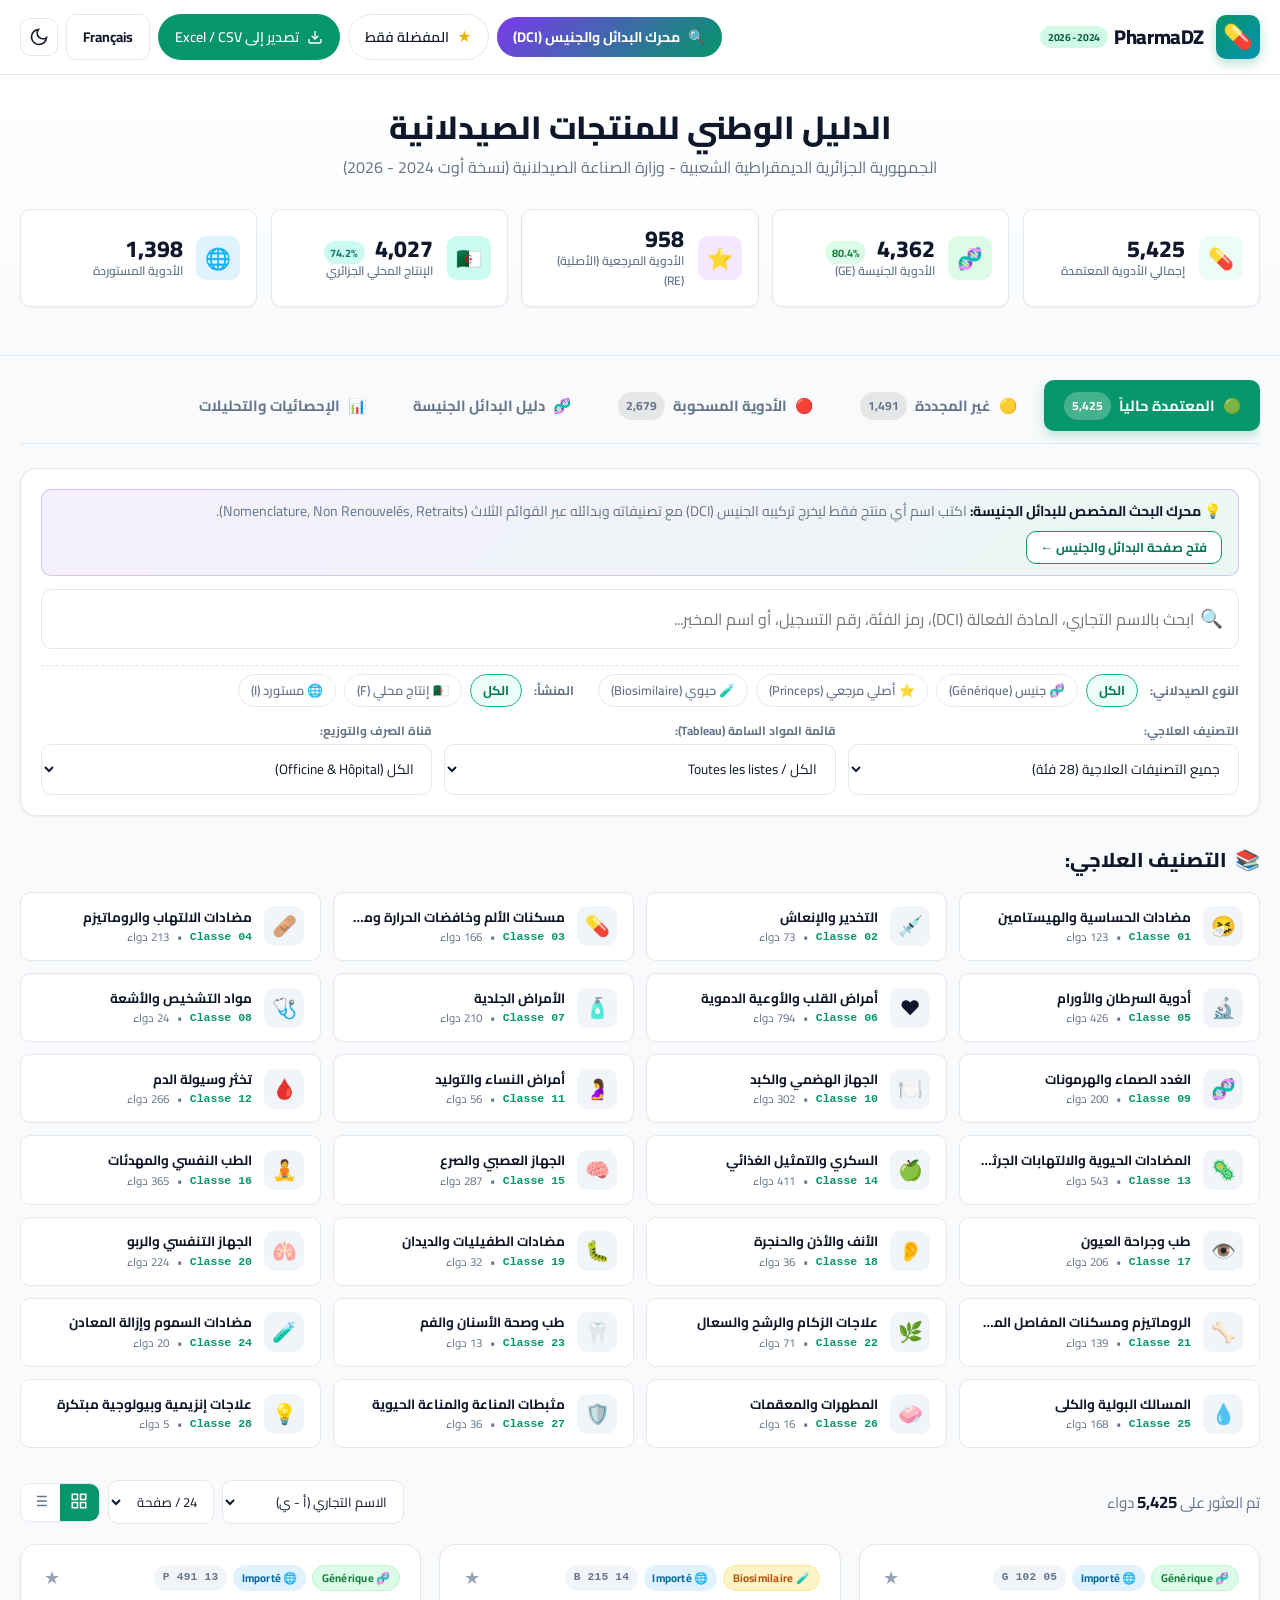
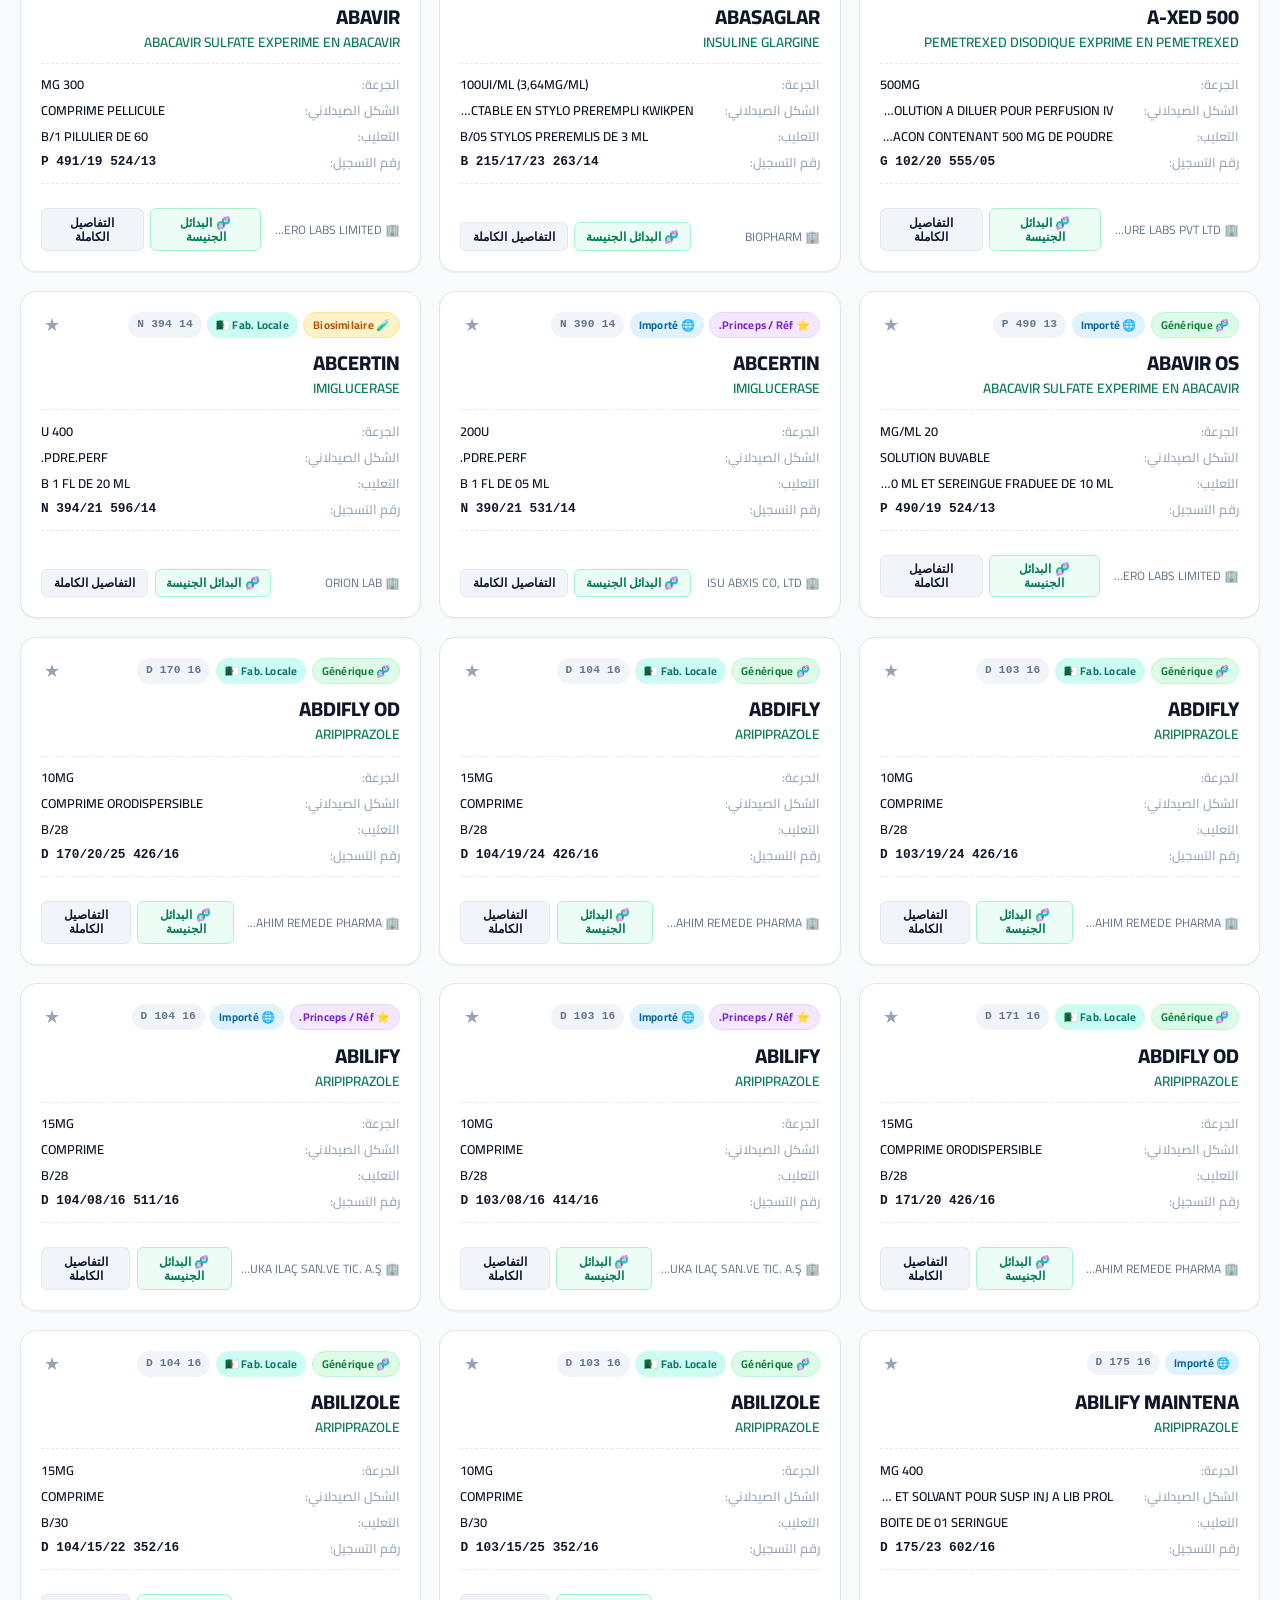
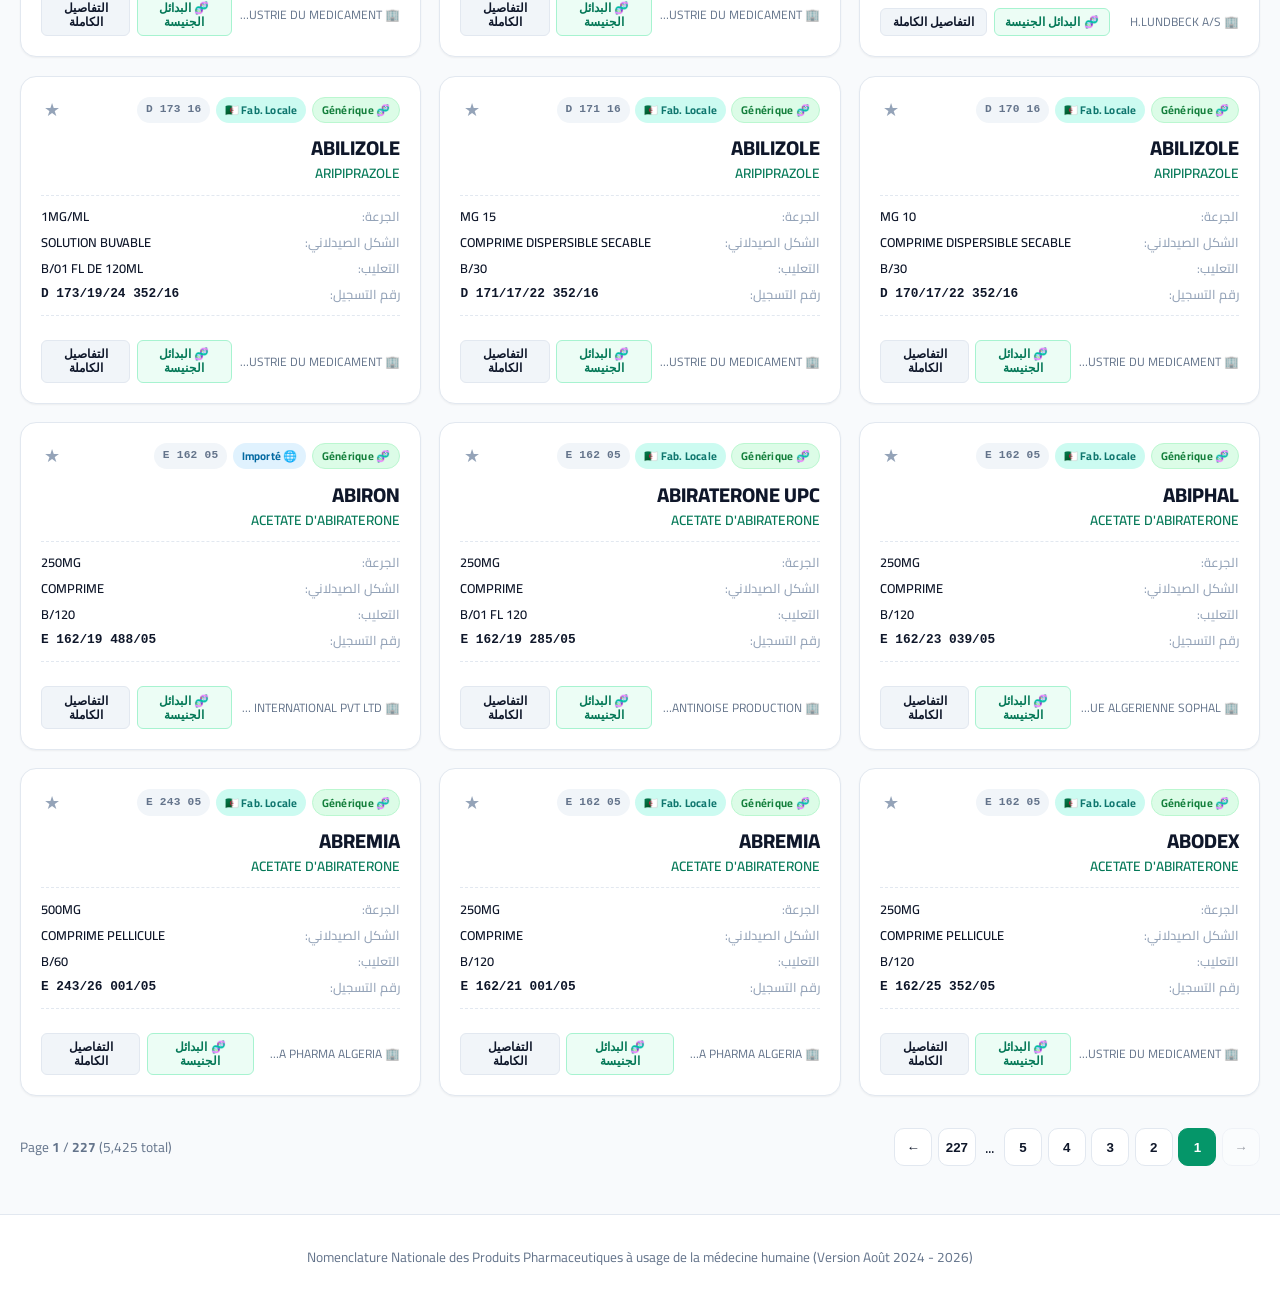
==== commit 9fbd6d9c: "Update formatting and comments" ====
--- a/index.html
+++ b/index.html
@@ -1,347 +1,532 @@
-<!DOCTYPE html>
+<!doctype html>
 <html lang="ar" dir="rtl" data-theme="light">
-<head>
-  <meta charset="UTF-8">
-  <meta name="viewport" content="width=device-width, initial-scale=1.0">
-  <title>PharmaDZ - الدليل الوطني للمنتجات الصيدلانية الجزائرية</title>
-  <meta name="description" content="منصة متقدمة للبحث في الدليل الوطني للمنتجات الصيدلانية في الجزائر حسب التصنيف العلاجي والمادة الفعالة والأدوية الجنيسة مع كافة التفاصيل التقنية.">
-  
-  <!-- Google Fonts: Cairo for Arabic & Inter for French/Latin -->
-  <link rel="preconnect" href="https://fonts.googleapis.com">
-  <link rel="preconnect" href="https://fonts.gstatic.com" crossorigin>
-  <link href="https://fonts.googleapis.com/css2?family=Cairo:wght@400;600;700;800;900&family=Inter:wght@400;500;600;700;800&display=swap" rel="stylesheet">
-  
-  <!-- Main Stylesheet -->
-  <link rel="stylesheet" href="css/style.css">
-</head>
-<body>
-
-  <!-- ================= Site Header ================= -->
-  <header class="site-header">
-    <div class="container header-inner">
-      <div class="brand-wrapper" onclick="window.scrollTo({top:0, behavior:'smooth'})">
-        <div class="brand-icon-box">💊</div>
-        <div class="brand-text">
-          <h1>
-            <span>PharmaDZ</span>
-            <span class="brand-badge">2024 - 2026</span>
-          </h1>
-          <p data-i18n="site_subtitle">وزارة الصناعة الصيدلانية • الدليل الوطني للأدوية</p>
-        </div>
-      </div>
-
-      <div class="header-actions">
-        <!-- Dedicated Alternatives & Generics Search Page Link -->
-        <a href="search.html" class="btn btn-primary btn-pill" style="background: linear-gradient(135deg, #7c3aed, #059669); border: none; font-weight: 700;">
-          <span>🔍</span>
-          <span>محرك البدائل والجنيس (DCI)</span>
-        </a>
-
-        <!-- Bookmark filter pill -->
-        <button id="btn-fav-filter" class="btn btn-outline btn-pill" title="Afficher les favoris / عرض المفضلة">
-          <span style="color:#eab308;">★</span>
-          <span data-i18n="favorites_only">المفضلة</span>
+  <head>
+    <meta charset="UTF-8" />
+    <meta name="viewport" content="width=device-width, initial-scale=1.0" />
+    <title>PharmaDZ - الدليل الوطني للمنتجات الصيدلانية الجزائرية</title>
+    <meta
+      name="description"
+      content="منصة متقدمة للبحث في الدليل الوطني للمنتجات الصيدلانية في الجزائر حسب التصنيف العلاجي والمادة الفعالة والأدوية الجنيسة مع كافة التفاصيل التقنية."
+    />
+
+    <!-- Google Fonts: Cairo for Arabic & Inter for French/Latin -->
+    <link rel="preconnect" href="https://fonts.googleapis.com" />
+    <link rel="preconnect" href="https://fonts.gstatic.com" crossorigin />
+    <link
+      href="https://fonts.googleapis.com/css2?family=Cairo:wght@400;600;700;800;900&family=Inter:wght@400;500;600;700;800&display=swap"
+      rel="stylesheet"
+    />
+
+    <!-- Main Stylesheet -->
+    <link rel="stylesheet" href="css/style.css" />
+  </head>
+  <body>
+    <!-- ================= Site Header ================= -->
+    <header class="site-header">
+      <div class="container header-inner">
+        <div
+          class="brand-wrapper"
+          onclick="window.scrollTo({ top: 0, behavior: 'smooth' })"
+        >
+          <div class="brand-icon-box">💊</div>
+          <div class="brand-text">
+            <h1>
+              <span>PharmaDZ</span>
+              <span class="brand-badge">2024 - 2026</span>
+            </h1>
+            <!-- <p data-i18n="site_subtitle">
+              وزارة الصناعة الصيدلانية • الدليل الوطني للأدوية
+            </p> -->
+          </div>
+        </div>
+
+        <div class="header-actions">
+          <!-- Dedicated Alternatives & Generics Search Page Link -->
+          <a
+            href="search.html"
+            class="btn btn-primary btn-pill"
+            style="
+              background: linear-gradient(135deg, #7c3aed, #059669);
+              border: none;
+              font-weight: 700;
+            "
+          >
+            <span>🔍</span>
+            <span>محرك البدائل والجنيس (DCI)</span>
+          </a>
+
+          <!-- Bookmark filter pill -->
+          <button
+            id="btn-fav-filter"
+            class="btn btn-outline btn-pill"
+            title="Afficher les favoris / عرض المفضلة"
+          >
+            <span style="color: #eab308">★</span>
+            <span data-i18n="favorites_only">المفضلة</span>
+          </button>
+
+          <!-- CSV Export -->
+          <button id="btn-export-csv" class="btn btn-primary btn-pill">
+            <svg
+              width="16"
+              height="16"
+              viewBox="0 0 24 24"
+              fill="none"
+              stroke="currentColor"
+              stroke-width="2"
+            >
+              <path d="M21 15v4a2 2 0 0 1-2 2H5a2 2 0 0 1-2-2v-4"></path>
+              <polyline points="7 10 12 15 17 10"></polyline>
+              <line x1="12" y1="15" x2="12" y2="3"></line>
+            </svg>
+            <span data-i18n="export_csv">تصدير CSV</span>
+          </button>
+
+          <!-- Language Toggle -->
+          <button
+            id="btn-lang-toggle"
+            class="btn btn-outline"
+            style="font-weight: bold; min-width: 80px"
+          >
+            <span>Français</span>
+          </button>
+
+          <!-- Theme Toggle -->
+          <button id="btn-theme-toggle" class="btn-icon" title="تبديل المظهر">
+            <!-- Moon Icon by default -->
+            <svg
+              width="20"
+              height="20"
+              viewBox="0 0 24 24"
+              fill="none"
+              stroke="currentColor"
+              stroke-width="2"
+            >
+              <path d="M21 12.79A9 9 0 1 1 11.21 3 7 7 0 0 0 21 12.79z"></path>
+            </svg>
+          </button>
+        </div>
+      </div>
+    </header>
+
+    <!-- ================= Hero & Summary Section ================= -->
+    <section class="hero-section">
+      <div class="container">
+        <div class="hero-header">
+          <h2 class="hero-title" data-i18n="site_title">
+            الدليل الوطني للمنتجات الصيدلانية
+          </h2>
+          <p class="hero-subtitle" data-i18n="site_subtitle">
+            الجمهورية الجزائرية الديمقراطية الشعبية - وزارة الصناعة الصيدلانية
+            (نسخة أوت 2024 - 2026)
+          </p>
+        </div>
+
+        <!-- Quick Metrics Grid -->
+        <div id="stats-grid" class="stats-grid">
+          <!-- Rendered dynamically by js/app.js -->
+        </div>
+      </div>
+    </section>
+
+    <!-- ================= Main Content Container ================= -->
+    <main class="container" style="padding-top: 1.5rem">
+      <!-- Top Navigation Tabs -->
+      <nav class="main-tabs-bar">
+        <button class="tab-btn active" data-tab="active">
+          <span>🟢</span>
+          <span data-i18n="active_tab">المعتمدة حالياً</span>
+          <span class="tab-badge">5,425</span>
         </button>
-
-        <!-- CSV Export -->
-        <button id="btn-export-csv" class="btn btn-primary btn-pill">
-          <svg width="16" height="16" viewBox="0 0 24 24" fill="none" stroke="currentColor" stroke-width="2">
-            <path d="M21 15v4a2 2 0 0 1-2 2H5a2 2 0 0 1-2-2v-4"></path>
-            <polyline points="7 10 12 15 17 10"></polyline>
-            <line x1="12" y1="15" x2="12" y2="3"></line>
-          </svg>
-          <span data-i18n="export_csv">تصدير CSV</span>
+        <button class="tab-btn" data-tab="non_renewed">
+          <span>🟡</span>
+          <span data-i18n="non_renewed_tab">غير المجددة</span>
+          <span class="tab-badge">1,491</span>
         </button>
-
-        <!-- Language Toggle -->
-        <button id="btn-lang-toggle" class="btn btn-outline" style="font-weight: bold; min-width: 80px;">
-          <span>Français</span>
+        <button class="tab-btn" data-tab="withdrawn">
+          <span>🔴</span>
+          <span data-i18n="withdrawn_tab">الأدوية المسحوبة</span>
+          <span class="tab-badge">2,679</span>
         </button>
-
-        <!-- Theme Toggle -->
-        <button id="btn-theme-toggle" class="btn-icon" title="تبديل المظهر">
-          <!-- Moon Icon by default -->
-          <svg width="20" height="20" viewBox="0 0 24 24" fill="none" stroke="currentColor" stroke-width="2">
-            <path d="M21 12.79A9 9 0 1 1 11.21 3 7 7 0 0 0 21 12.79z"></path>
-          </svg>
+        <button class="tab-btn" data-tab="generics_explorer">
+          <span>🧬</span>
+          <span data-i18n="generics_explorer_tab">دليل البدائل الجنيسة</span>
         </button>
+        <button class="tab-btn" data-tab="stats">
+          <span>📊</span>
+          <span data-i18n="stats_tab">الإحصائيات والتحليلات</span>
+        </button>
+      </nav>
+
+      <!-- Normal List View (Search, Filters, Categories, Grid) -->
+      <div id="normal-view-container">
+        <!-- Search & Filters Hub -->
+        <div class="search-hub">
+          <!-- Quick Switch to Dedicated Alternatives Page Banner -->
+          <div
+            style="
+              display: flex;
+              flex-wrap: wrap;
+              justify-content: space-between;
+              align-items: center;
+              gap: 0.5rem;
+              background: linear-gradient(
+                135deg,
+                rgba(124, 58, 237, 0.08),
+                rgba(5, 150, 105, 0.08)
+              );
+              border: 1px solid rgba(124, 58, 237, 0.25);
+              border-radius: var(--radius-md);
+              padding: 0.65rem 1rem;
+              margin-bottom: 0.85rem;
+              font-size: 0.88rem;
+            "
+          >
+            <div>
+              <strong style="color: var(--text-main)"
+                >💡 محرك البحث المخصص للبدائل الجنيسة:</strong
+              >
+              <span style="color: var(--text-muted)">
+                اكتب اسم أي منتج فقط ليخرج تركيبه الجنيس (DCI) مع تصنيفاته
+                وبدائله عبر القوائم الثلاث (Nomenclature, Non Renouvelés,
+                Retraits).</span
+              >
+            </div>
+            <a
+              href="search.html"
+              class="btn btn-outline"
+              style="
+                padding: 0.35rem 0.85rem;
+                font-size: 0.8rem;
+                font-weight: bold;
+                border-color: var(--primary-600);
+                color: var(--primary-700);
+                white-space: nowrap;
+                text-decoration: none;
+              "
+            >
+              فتح صفحة البدائل والجنيس ←
+            </a>
+          </div>
+
+          <!-- Main Search Bar -->
+          <div class="search-primary-row">
+            <div class="search-input-box">
+              <span class="search-icon">🔍</span>
+              <input
+                type="text"
+                id="search-input"
+                class="search-input"
+                placeholder="ابحث بالاسم التجاري، المادة الفعالة (DCI)، رمز الفئة، رقم التسجيل، أو اسم المخبر..."
+                autocomplete="off"
+              />
+              <button
+                id="clear-search-btn"
+                class="clear-search-btn"
+                title="مسح"
+              >
+                ✕
+              </button>
+            </div>
+          </div>
+
+          <!-- Quick Filter Pills: Type & Origin -->
+          <div class="filter-pills-row">
+            <span class="filter-group-label" data-i18n="type_label"
+              >النوع الصيدلاني:</span
+            >
+            <span
+              class="pill-filter active"
+              data-filter-type="all"
+              data-i18n="all"
+              >الكل</span
+            >
+            <span class="pill-filter" data-filter-type="GE"
+              >🧬 جنيس (Générique)</span
+            >
+            <span class="pill-filter" data-filter-type="RE"
+              >⭐ أصلي مرجعي (Princeps)</span
+            >
+            <span class="pill-filter" data-filter-type="BIO"
+              >🧪 حيوي (Biosimilaire)</span
+            >
+
+            <span
+              class="filter-group-label"
+              style="margin-inline-start: 1rem"
+              data-i18n="origin_label"
+              >المنشأ:</span
+            >
+            <span
+              class="pill-filter active"
+              data-filter-origin="all"
+              data-i18n="all"
+              >الكل</span
+            >
+            <span class="pill-filter" data-filter-origin="F"
+              >🇩🇿 إنتاج محلي (F)</span
+            >
+            <span class="pill-filter" data-filter-origin="I"
+              >🌐 مستورد (I)</span
+            >
+          </div>
+
+          <!-- Advanced Filter Selects (Category, List, Dispensation) -->
+          <div class="filter-selects-row">
+            <div class="filter-select-wrapper">
+              <label
+                for="cat-select"
+                class="filter-select-label"
+                data-i18n="category_label"
+                >التصنيف العلاجي (28 فئة):</label
+              >
+              <select id="cat-select" class="filter-select">
+                <option value="all">جميع الفئات العلاجية</option>
+              </select>
+            </div>
+
+            <div class="filter-select-wrapper">
+              <label for="list-select" class="filter-select-label"
+                >قائمة المواد السامة (Tableau):</label
+              >
+              <select id="list-select" class="filter-select">
+                <option value="all">الكل / Toutes les listes</option>
+                <option value="LISTE I">قائمة I (Liste I)</option>
+                <option value="LISTE II">قائمة II (Liste II)</option>
+                <option value="STUPEFIANT">مخدرات ومؤثرات (Stupéfiants)</option>
+              </select>
+            </div>
+
+            <div class="filter-select-wrapper">
+              <label for="disp-select" class="filter-select-label"
+                >قناة الصرف والتوزيع:</label
+              >
+              <select id="disp-select" class="filter-select">
+                <option value="all">الكل (Officine & Hôpital)</option>
+                <option value="OFF">الصيدليات الحرة (Officine - OFF)</option>
+                <option value="HOP">المستشفيات فقط (Hôpital - HOP)</option>
+              </select>
+            </div>
+          </div>
+        </div>
+
+        <!-- Category Browser Cards Section -->
+        <section class="categories-section">
+          <div class="section-head">
+            <h3 class="section-title">
+              <span>📚</span>
+              <span data-i18n="category_label">تصفح حسب التصنيف العلاجي</span>
+            </h3>
+          </div>
+          <div id="cat-carousel" class="cat-carousel">
+            <!-- Populated by js/app.js -->
+          </div>
+        </section>
+
+        <!-- Results Toolbar (Count, Active Tags, Sort, View Toggle) -->
+        <div class="results-toolbar">
+          <div>
+            <span id="results-count" class="results-count">
+              <!-- Count inserted here -->
+            </span>
+            <div id="active-filter-tags" class="active-filters-tags"></div>
+          </div>
+
+          <div class="toolbar-controls">
+            <!-- Sort Selector -->
+            <select id="sort-select" class="sort-select">
+              <option value="brand_asc">الاسم التجاري (أ - ي)</option>
+              <option value="brand_desc">الاسم التجاري (ي - أ)</option>
+              <option value="dci_asc">المادة الفعالة DCI (أ - ي)</option>
+              <option value="code">رمز التصنيف (Code)</option>
+              <option value="date">تاريخ التسجيل الأحدث</option>
+            </select>
+
+            <!-- Per Page Selector -->
+            <div class="per-page-select-box">
+              <select id="per-page-select" class="sort-select">
+                <option value="24">24 / صفحة</option>
+                <option value="48">48 / صفحة</option>
+                <option value="96">96 / صفحة</option>
+                <option value="all">عرض الكل</option>
+              </select>
+            </div>
+
+            <!-- View Mode Toggle -->
+            <div class="view-toggle">
+              <button
+                class="view-btn active"
+                data-view="grid"
+                title="Affichage Grille / عرض شبكي"
+              >
+                <svg
+                  width="18"
+                  height="18"
+                  viewBox="0 0 24 24"
+                  fill="none"
+                  stroke="currentColor"
+                  stroke-width="2"
+                >
+                  <rect x="3" y="3" width="7" height="7"></rect>
+                  <rect x="14" y="3" width="7" height="7"></rect>
+                  <rect x="14" y="14" width="7" height="7"></rect>
+                  <rect x="3" y="14" width="7" height="7"></rect>
+                </svg>
+              </button>
+              <button
+                class="view-btn"
+                data-view="table"
+                title="Affichage Tableau / عرض جدولي"
+              >
+                <svg
+                  width="18"
+                  height="18"
+                  viewBox="0 0 24 24"
+                  fill="none"
+                  stroke="currentColor"
+                  stroke-width="2"
+                >
+                  <line x1="8" y1="6" x2="21" y2="6"></line>
+                  <line x1="8" y1="12" x2="21" y2="12"></line>
+                  <line x1="8" y1="18" x2="21" y2="18"></line>
+                  <line x1="3" y1="6" x2="3.01" y2="6"></line>
+                  <line x1="3" y1="12" x2="3.01" y2="12"></line>
+                  <line x1="3" y1="18" x2="3.01" y2="18"></line>
+                </svg>
+              </button>
+            </div>
+          </div>
+        </div>
+
+        <!-- Products Grid / Table Container -->
+        <div id="products-container">
+          <!-- Rendered by js/app.js -->
+        </div>
+
+        <!-- Pagination Container -->
+        <div id="pagination-wrapper" class="pagination-wrapper">
+          <!-- Rendered by js/app.js -->
+        </div>
+      </div>
+
+      <!-- Generics Explorer View (Special Tab) -->
+      <div id="explorer-view" style="display: none">
+        <!-- Rendered by js/app.js -->
+      </div>
+
+      <!-- Statistics View (Special Tab) -->
+      <div id="stats-view" style="display: none">
+        <!-- Rendered by js/app.js -->
+      </div>
+    </main>
+
+    <!-- ================= Product Detail Modal ================= -->
+    <div
+      id="product-modal"
+      class="modal-overlay"
+      role="dialog"
+      aria-modal="true"
+    >
+      <div class="modal-container">
+        <div class="modal-header">
+          <div class="modal-header-info">
+            <h2 id="modal-brand-title">Nom de Marque</h2>
+            <div id="modal-dci-subtitle" class="modal-dci">
+              Dénomination Commune Internationale
+            </div>
+          </div>
+          <button
+            id="modal-close-btn"
+            class="modal-close-btn"
+            title="Fermer / إغلاق"
+          >
+            ✕
+          </button>
+        </div>
+
+        <div class="modal-body">
+          <!-- 19 Full Attributes Grid -->
+          <div id="modal-details-grid" class="detail-grid">
+            <!-- Populated by js/app.js -->
+          </div>
+
+          <!-- Generic Equivalents Section -->
+          <div class="modal-generics-section">
+            <div class="modal-generics-head">
+              <h4
+                style="
+                  font-size: 1rem;
+                  font-weight: 700;
+                  color: var(--text-main);
+                  display: flex;
+                  align-items: center;
+                  gap: 0.4rem;
+                "
+              >
+                <span>🧬</span>
+                <span data-i18n="generic_alternatives_title"
+                  >الأدوية الجنيسة والبدائل المتاحة بنفس المادة الفعالة</span
+                >
+              </h4>
+            </div>
+            <div id="modal-generics-list" class="modal-generics-list">
+              <!-- Populated by js/app.js -->
+            </div>
+          </div>
+        </div>
+
+        <div class="modal-footer">
+          <button id="modal-print-btn" class="btn btn-outline">
+            <svg
+              width="16"
+              height="16"
+              viewBox="0 0 24 24"
+              fill="none"
+              stroke="currentColor"
+              stroke-width="2"
+            >
+              <polyline points="6 9 6 2 18 2 18 9"></polyline>
+              <path
+                d="M6 18H4a2 2 0 0 1-2-2v-5a2 2 0 0 1 2-2h16a2 2 0 0 1 2 2v5a2 2 0 0 1-2 2h-2"
+              ></path>
+              <rect x="6" y="14" width="12" height="8"></rect>
+            </svg>
+            <span data-i18n="print_sheet">طباعة البطاقة التقنية</span>
+          </button>
+
+          <button
+            class="btn btn-primary"
+            onclick="
+              document.getElementById('product-modal').classList.remove('open');
+              document.body.style.overflow = '';
+            "
+          >
+            <span data-i18n="close">إغلاق</span>
+          </button>
+        </div>
       </div>
     </div>
-  </header>
-
-  <!-- ================= Hero & Summary Section ================= -->
-  <section class="hero-section">
-    <div class="container">
-      <div class="hero-header">
-        <h2 class="hero-title" data-i18n="site_title">الدليل الوطني للمنتجات الصيدلانية</h2>
-        <p class="hero-subtitle" data-i18n="site_subtitle">
-          الجمهورية الجزائرية الديمقراطية الشعبية - وزارة الصناعة الصيدلانية (نسخة أوت 2024 - 2026)
-        </p>
-      </div>
-
-      <!-- Quick Metrics Grid -->
-      <div id="stats-grid" class="stats-grid">
-        <!-- Rendered dynamically by js/app.js -->
-      </div>
-    </div>
-  </section>
-
-  <!-- ================= Main Content Container ================= -->
-  <main class="container" style="padding-top: 1.5rem;">
-
-    <!-- Top Navigation Tabs -->
-    <nav class="main-tabs-bar">
-      <button class="tab-btn active" data-tab="active">
-        <span>🟢</span>
-        <span data-i18n="active_tab">المعتمدة حالياً</span>
-        <span class="tab-badge">5,425</span>
-      </button>
-      <button class="tab-btn" data-tab="non_renewed">
-        <span>🟡</span>
-        <span data-i18n="non_renewed_tab">غير المجددة</span>
-        <span class="tab-badge">1,491</span>
-      </button>
-      <button class="tab-btn" data-tab="withdrawn">
-        <span>🔴</span>
-        <span data-i18n="withdrawn_tab">الأدوية المسحوبة</span>
-        <span class="tab-badge">2,679</span>
-      </button>
-      <button class="tab-btn" data-tab="generics_explorer">
-        <span>🧬</span>
-        <span data-i18n="generics_explorer_tab">دليل البدائل الجنيسة</span>
-      </button>
-      <button class="tab-btn" data-tab="stats">
-        <span>📊</span>
-        <span data-i18n="stats_tab">الإحصائيات والتحليلات</span>
-      </button>
-    </nav>
-
-    <!-- Normal List View (Search, Filters, Categories, Grid) -->
-    <div id="normal-view-container">
-
-      <!-- Search & Filters Hub -->
-      <div class="search-hub">
-        <!-- Quick Switch to Dedicated Alternatives Page Banner -->
-        <div style="display: flex; flex-wrap: wrap; justify-content: space-between; align-items: center; gap: 0.5rem; background: linear-gradient(135deg, rgba(124, 58, 237, 0.08), rgba(5, 150, 105, 0.08)); border: 1px solid rgba(124, 58, 237, 0.25); border-radius: var(--radius-md); padding: 0.65rem 1rem; margin-bottom: 0.85rem; font-size: 0.88rem;">
-          <div>
-            <strong style="color: var(--text-main);">💡 محرك البحث المخصص للبدائل الجنيسة:</strong>
-            <span style="color: var(--text-muted);"> اكتب اسم أي منتج فقط ليخرج تركيبه الجنيس (DCI) مع تصنيفاته وبدائله عبر القوائم الثلاث (Nomenclature, Non Renouvelés, Retraits).</span>
-          </div>
-          <a href="search.html" class="btn btn-outline" style="padding: 0.35rem 0.85rem; font-size: 0.8rem; font-weight: bold; border-color: var(--primary-600); color: var(--primary-700); white-space: nowrap; text-decoration: none;">
-            فتح صفحة البدائل والجنيس ←
-          </a>
-        </div>
-
-        <!-- Main Search Bar -->
-        <div class="search-primary-row">
-          <div class="search-input-box">
-            <span class="search-icon">🔍</span>
-            <input type="text" id="search-input" class="search-input" placeholder="ابحث بالاسم التجاري، المادة الفعالة (DCI)، رمز الفئة، رقم التسجيل، أو اسم المخبر..." autocomplete="off">
-            <button id="clear-search-btn" class="clear-search-btn" title="مسح">✕</button>
-          </div>
-        </div>
-
-        <!-- Quick Filter Pills: Type & Origin -->
-        <div class="filter-pills-row">
-          <span class="filter-group-label" data-i18n="type_label">النوع الصيدلاني:</span>
-          <span class="pill-filter active" data-filter-type="all" data-i18n="all">الكل</span>
-          <span class="pill-filter" data-filter-type="GE">🧬 جنيس (Générique)</span>
-          <span class="pill-filter" data-filter-type="RE">⭐ أصلي مرجعي (Princeps)</span>
-          <span class="pill-filter" data-filter-type="BIO">🧪 حيوي (Biosimilaire)</span>
-
-          <span class="filter-group-label" style="margin-inline-start: 1rem;" data-i18n="origin_label">المنشأ:</span>
-          <span class="pill-filter active" data-filter-origin="all" data-i18n="all">الكل</span>
-          <span class="pill-filter" data-filter-origin="F">🇩🇿 إنتاج محلي (F)</span>
-          <span class="pill-filter" data-filter-origin="I">🌐 مستورد (I)</span>
-        </div>
-
-        <!-- Advanced Filter Selects (Category, List, Dispensation) -->
-        <div class="filter-selects-row">
-          <div class="filter-select-wrapper">
-            <label for="cat-select" class="filter-select-label" data-i18n="category_label">التصنيف العلاجي (28 فئة):</label>
-            <select id="cat-select" class="filter-select">
-              <option value="all">جميع الفئات العلاجية</option>
-            </select>
-          </div>
-
-          <div class="filter-select-wrapper">
-            <label for="list-select" class="filter-select-label">قائمة المواد السامة (Tableau):</label>
-            <select id="list-select" class="filter-select">
-              <option value="all">الكل / Toutes les listes</option>
-              <option value="LISTE I">قائمة I (Liste I)</option>
-              <option value="LISTE II">قائمة II (Liste II)</option>
-              <option value="STUPEFIANT">مخدرات ومؤثرات (Stupéfiants)</option>
-            </select>
-          </div>
-
-          <div class="filter-select-wrapper">
-            <label for="disp-select" class="filter-select-label">قناة الصرف والتوزيع:</label>
-            <select id="disp-select" class="filter-select">
-              <option value="all">الكل (Officine & Hôpital)</option>
-              <option value="OFF">الصيدليات الحرة (Officine - OFF)</option>
-              <option value="HOP">المستشفيات فقط (Hôpital - HOP)</option>
-            </select>
-          </div>
-        </div>
-      </div>
-
-      <!-- Category Browser Cards Section -->
-      <section class="categories-section">
-        <div class="section-head">
-          <h3 class="section-title">
-            <span>📚</span>
-            <span data-i18n="category_label">تصفح حسب التصنيف العلاجي</span>
-          </h3>
-        </div>
-        <div id="cat-carousel" class="cat-carousel">
-          <!-- Populated by js/app.js -->
-        </div>
-      </section>
-
-      <!-- Results Toolbar (Count, Active Tags, Sort, View Toggle) -->
-      <div class="results-toolbar">
+
+    <!-- ================= Site Footer ================= -->
+    <footer class="site-footer">
+      <div class="container footer-content">
+        <!-- <div style="font-weight: 700; font-size: 1rem; color: var(--text-main);">
+        🇩🇿 الجمهورية الجزائرية الديمقراطية الشعبية - وزارة الصناعة الصيدلانية
+      </div> -->
         <div>
-          <span id="results-count" class="results-count">
-            <!-- Count inserted here -->
-          </span>
-          <div id="active-filter-tags" class="active-filters-tags"></div>
-        </div>
-
-        <div class="toolbar-controls">
-          <!-- Sort Selector -->
-          <select id="sort-select" class="sort-select">
-            <option value="brand_asc">الاسم التجاري (أ - ي)</option>
-            <option value="brand_desc">الاسم التجاري (ي - أ)</option>
-            <option value="dci_asc">المادة الفعالة DCI (أ - ي)</option>
-            <option value="code">رمز التصنيف (Code)</option>
-            <option value="date">تاريخ التسجيل الأحدث</option>
-          </select>
-
-          <!-- Per Page Selector -->
-          <div class="per-page-select-box">
-            <select id="per-page-select" class="sort-select">
-              <option value="24">24 / صفحة</option>
-              <option value="48">48 / صفحة</option>
-              <option value="96">96 / صفحة</option>
-              <option value="all">عرض الكل</option>
-            </select>
-          </div>
-
-          <!-- View Mode Toggle -->
-          <div class="view-toggle">
-            <button class="view-btn active" data-view="grid" title="Affichage Grille / عرض شبكي">
-              <svg width="18" height="18" viewBox="0 0 24 24" fill="none" stroke="currentColor" stroke-width="2">
-                <rect x="3" y="3" width="7" height="7"></rect>
-                <rect x="14" y="3" width="7" height="7"></rect>
-                <rect x="14" y="14" width="7" height="7"></rect>
-                <rect x="3" y="14" width="7" height="7"></rect>
-              </svg>
-            </button>
-            <button class="view-btn" data-view="table" title="Affichage Tableau / عرض جدولي">
-              <svg width="18" height="18" viewBox="0 0 24 24" fill="none" stroke="currentColor" stroke-width="2">
-                <line x1="8" y1="6" x2="21" y2="6"></line>
-                <line x1="8" y1="12" x2="21" y2="12"></line>
-                <line x1="8" y1="18" x2="21" y2="18"></line>
-                <line x1="3" y1="6" x2="3.01" y2="6"></line>
-                <line x1="3" y1="12" x2="3.01" y2="12"></line>
-                <line x1="3" y1="18" x2="3.01" y2="18"></line>
-              </svg>
-            </button>
-          </div>
-        </div>
-      </div>
-
-      <!-- Products Grid / Table Container -->
-      <div id="products-container">
-        <!-- Rendered by js/app.js -->
-      </div>
-
-      <!-- Pagination Container -->
-      <div id="pagination-wrapper" class="pagination-wrapper">
-        <!-- Rendered by js/app.js -->
-      </div>
-
-    </div>
-
-    <!-- Generics Explorer View (Special Tab) -->
-    <div id="explorer-view" style="display: none;">
-      <!-- Rendered by js/app.js -->
-    </div>
-
-    <!-- Statistics View (Special Tab) -->
-    <div id="stats-view" style="display: none;">
-      <!-- Rendered by js/app.js -->
-    </div>
-
-  </main>
-
-  <!-- ================= Product Detail Modal ================= -->
-  <div id="product-modal" class="modal-overlay" role="dialog" aria-modal="true">
-    <div class="modal-container">
-      <div class="modal-header">
-        <div class="modal-header-info">
-          <h2 id="modal-brand-title">Nom de Marque</h2>
-          <div id="modal-dci-subtitle" class="modal-dci">Dénomination Commune Internationale</div>
-        </div>
-        <button id="modal-close-btn" class="modal-close-btn" title="Fermer / إغلاق">✕</button>
-      </div>
-
-      <div class="modal-body">
-        <!-- 19 Full Attributes Grid -->
-        <div id="modal-details-grid" class="detail-grid">
-          <!-- Populated by js/app.js -->
-        </div>
-
-        <!-- Generic Equivalents Section -->
-        <div class="modal-generics-section">
-          <div class="modal-generics-head">
-            <h4 style="font-size: 1rem; font-weight: 700; color: var(--text-main); display: flex; align-items: center; gap: 0.4rem;">
-              <span>🧬</span>
-              <span data-i18n="generic_alternatives_title">الأدوية الجنيسة والبدائل المتاحة بنفس المادة الفعالة</span>
-            </h4>
-          </div>
-          <div id="modal-generics-list" class="modal-generics-list">
-            <!-- Populated by js/app.js -->
-          </div>
-        </div>
-      </div>
-
-      <div class="modal-footer">
-        <button id="modal-print-btn" class="btn btn-outline">
-          <svg width="16" height="16" viewBox="0 0 24 24" fill="none" stroke="currentColor" stroke-width="2">
-            <polyline points="6 9 6 2 18 2 18 9"></polyline>
-            <path d="M6 18H4a2 2 0 0 1-2-2v-5a2 2 0 0 1 2-2h16a2 2 0 0 1 2 2v5a2 2 0 0 1-2 2h-2"></path>
-            <rect x="6" y="14" width="12" height="8"></rect>
-          </svg>
-          <span data-i18n="print_sheet">طباعة البطاقة التقنية</span>
-        </button>
-
-        <button class="btn btn-primary" onclick="document.getElementById('product-modal').classList.remove('open'); document.body.style.overflow=''">
-          <span data-i18n="close">إغلاق</span>
-        </button>
-      </div>
-    </div>
-  </div>
-
-  <!-- ================= Site Footer ================= -->
-  <footer class="site-footer">
-    <div class="container footer-content">
-      <div style="font-weight: 700; font-size: 1rem; color: var(--text-main);">
-        🇩🇿 الجمهورية الجزائرية الديمقراطية الشعبية - وزارة الصناعة الصيدلانية
-      </div>
-      <div>
-        Nomenclature Nationale des Produits Pharmaceutiques à usage de la médecine humaine (Version Août 2024 - 2026)
-      </div>
-      <div style="font-size: 0.78rem; opacity: 0.8;">
+          Nomenclature Nationale des Produits Pharmaceutiques à usage de la
+          médecine humaine (Version Août 2024 - 2026)
+        </div>
+        <!-- <div style="font-size: 0.78rem; opacity: 0.8;">
         تطوير موقع استعراض الأدوية الصيدلانية والجنيسة • HTML5, Modern CSS, Vanilla JavaScript
-      </div>
-    </div>
-  </footer>
-
-  <!-- Data Script (Provides window.NOMENCLATURE_DATA offline without CORS issues) -->
-  <script src="data/medications_data.js"></script>
-
-  <!-- Main Application Script -->
-  <script src="js/app.js"></script>
-</body>
+      </div> -->
+      </div>
+    </footer>
+
+    <!-- Data Script (Provides window.NOMENCLATURE_DATA offline without CORS issues) -->
+    <script src="data/medications_data.js"></script>
+
+    <!-- Main Application Script -->
+    <script src="js/app.js"></script>
+  </body>
 </html>
--- a/css/style.css
+++ b/css/style.css
@@ -1746,3 +1746,240 @@
   gap: 0.3rem;
   font-size: 0.8rem;
 }
+
+
+/* ==========================================================================
+   Minimalist Row-based Search Layout (No Cards)
+   ========================================================================== */
+
+.minimal-summary-bar {
+  background: var(--bg-card);
+  border: 1px solid var(--border-color);
+  border-radius: var(--radius-md);
+  padding: 0.85rem 1.25rem;
+  margin-bottom: 1.25rem;
+  display: flex;
+  flex-wrap: wrap;
+  align-items: center;
+  justify-content: space-between;
+  gap: 0.75rem;
+  box-shadow: var(--shadow-sm);
+}
+
+.summary-item {
+  display: inline-flex;
+  align-items: center;
+  gap: 0.4rem;
+  font-size: 0.92rem;
+}
+
+.summary-label {
+  color: var(--text-muted);
+  font-size: 0.8rem;
+  font-weight: 600;
+}
+
+.summary-val {
+  font-weight: 800;
+  color: var(--text-main);
+}
+
+.summary-dci-val {
+  color: var(--primary-600);
+  font-weight: 800;
+  font-size: 1.05rem;
+  background: var(--primary-50);
+  padding: 0.2rem 0.6rem;
+  border-radius: var(--radius-sm);
+  border: 1px solid var(--primary-200);
+}
+[data-theme="dark"] .summary-dci-val {
+  background: rgba(16, 185, 129, 0.15);
+  border-color: rgba(16, 185, 129, 0.3);
+  color: #34d399;
+}
+
+/* Minimal Table */
+.minimal-table-box {
+  background: var(--bg-card);
+  border: 1px solid var(--border-color);
+  border-radius: var(--radius-md);
+  overflow-x: auto;
+  box-shadow: var(--shadow-sm);
+}
+
+.minimal-rows-table {
+  width: 100%;
+  border-collapse: collapse;
+  font-size: 0.88rem;
+  text-align: inherit;
+}
+
+.minimal-rows-table th {
+  background: var(--bg-subtle);
+  padding: 0.75rem 1rem;
+  font-weight: 700;
+  color: var(--text-muted);
+  border-bottom: 2px solid var(--border-color);
+  white-space: nowrap;
+  font-size: 0.82rem;
+  text-transform: uppercase;
+  letter-spacing: 0.03em;
+}
+
+.minimal-rows-table td {
+  padding: 0.75rem 1rem;
+  border-bottom: 1px solid var(--border-color);
+  vertical-align: middle;
+}
+
+.minimal-rows-table tbody tr {
+  transition: background-color 0.15s ease;
+}
+
+.minimal-rows-table tbody tr:hover {
+  background-color: var(--bg-subtle);
+}
+
+.minimal-rows-table tr.row-target {
+  background-color: rgba(16, 185, 129, 0.08);
+  font-weight: 600;
+}
+
+.med-brand-link {
+  font-weight: 800;
+  font-size: 0.95rem;
+  color: var(--text-main);
+}
+
+/* Clear Badges for Princeps, Générique, Importé, Local */
+.tag-princeps {
+  display: inline-flex;
+  align-items: center;
+  gap: 0.25rem;
+  background: #f3e8ff;
+  color: #7e22ce;
+  border: 1px solid #d8b4fe;
+  font-weight: 700;
+  font-size: 0.75rem;
+  padding: 0.2rem 0.55rem;
+  border-radius: var(--radius-sm);
+  white-space: nowrap;
+}
+[data-theme="dark"] .tag-princeps {
+  background: rgba(168, 85, 247, 0.15);
+  color: #c084fc;
+  border-color: rgba(168, 85, 247, 0.3);
+}
+
+.tag-generique {
+  display: inline-flex;
+  align-items: center;
+  gap: 0.25rem;
+  background: #dcfce7;
+  color: #15803d;
+  border: 1px solid #86efac;
+  font-weight: 700;
+  font-size: 0.75rem;
+  padding: 0.2rem 0.55rem;
+  border-radius: var(--radius-sm);
+  white-space: nowrap;
+}
+[data-theme="dark"] .tag-generique {
+  background: rgba(34, 197, 94, 0.15);
+  color: #4ade80;
+  border-color: rgba(34, 197, 94, 0.3);
+}
+
+.tag-bio {
+  display: inline-flex;
+  align-items: center;
+  gap: 0.25rem;
+  background: #fef3c7;
+  color: #b45309;
+  border: 1px solid #fde68a;
+  font-weight: 700;
+  font-size: 0.75rem;
+  padding: 0.2rem 0.55rem;
+  border-radius: var(--radius-sm);
+  white-space: nowrap;
+}
+
+.tag-importe {
+  display: inline-flex;
+  align-items: center;
+  gap: 0.25rem;
+  background: #e0f2fe;
+  color: #0369a1;
+  border: 1px solid #7dd3fc;
+  font-weight: 700;
+  font-size: 0.75rem;
+  padding: 0.2rem 0.55rem;
+  border-radius: var(--radius-sm);
+  white-space: nowrap;
+}
+[data-theme="dark"] .tag-importe {
+  background: rgba(14, 165, 233, 0.15);
+  color: #38bdf8;
+  border-color: rgba(14, 165, 233, 0.3);
+}
+
+.tag-local {
+  display: inline-flex;
+  align-items: center;
+  gap: 0.25rem;
+  background: #ccfbf1;
+  color: #0f766e;
+  border: 1px solid #5eead4;
+  font-weight: 700;
+  font-size: 0.75rem;
+  padding: 0.2rem 0.55rem;
+  border-radius: var(--radius-sm);
+  white-space: nowrap;
+}
+[data-theme="dark"] .tag-local {
+  background: rgba(20, 184, 166, 0.15);
+  color: #2dd4bf;
+  border-color: rgba(20, 184, 166, 0.3);
+}
+
+
+/* Dosage Filter Bar & Badge Styles */
+.dosage-pill-btn {
+  padding: 0.25rem 0.65rem;
+  border-radius: var(--radius-full);
+  font-size: 0.8rem;
+  font-weight: 700;
+  border: 1px solid var(--border-color);
+  background: var(--bg-card);
+  color: var(--text-main);
+  cursor: pointer;
+  transition: var(--transition);
+}
+.dosage-pill-btn:hover {
+  border-color: var(--primary-500);
+  background: var(--bg-subtle);
+}
+.dosage-pill-btn.active {
+  background: var(--primary-600);
+  border-color: var(--primary-600);
+  color: white;
+  box-shadow: 0 2px 8px rgba(5, 150, 105, 0.3);
+}
+
+.dosage-badge-val {
+  font-weight: 800;
+  font-size: 0.95rem;
+  color: var(--primary-700);
+  background: var(--primary-50);
+  padding: 0.2rem 0.55rem;
+  border-radius: var(--radius-sm);
+  border: 1px solid var(--primary-200);
+  display: inline-block;
+  white-space: nowrap;
+}
+[data-theme="dark"] .dosage-badge-val {
+  background: rgba(16, 185, 129, 0.15);
+  border-color: rgba(16, 185, 129, 0.3);
+  color: #34d399;
+}
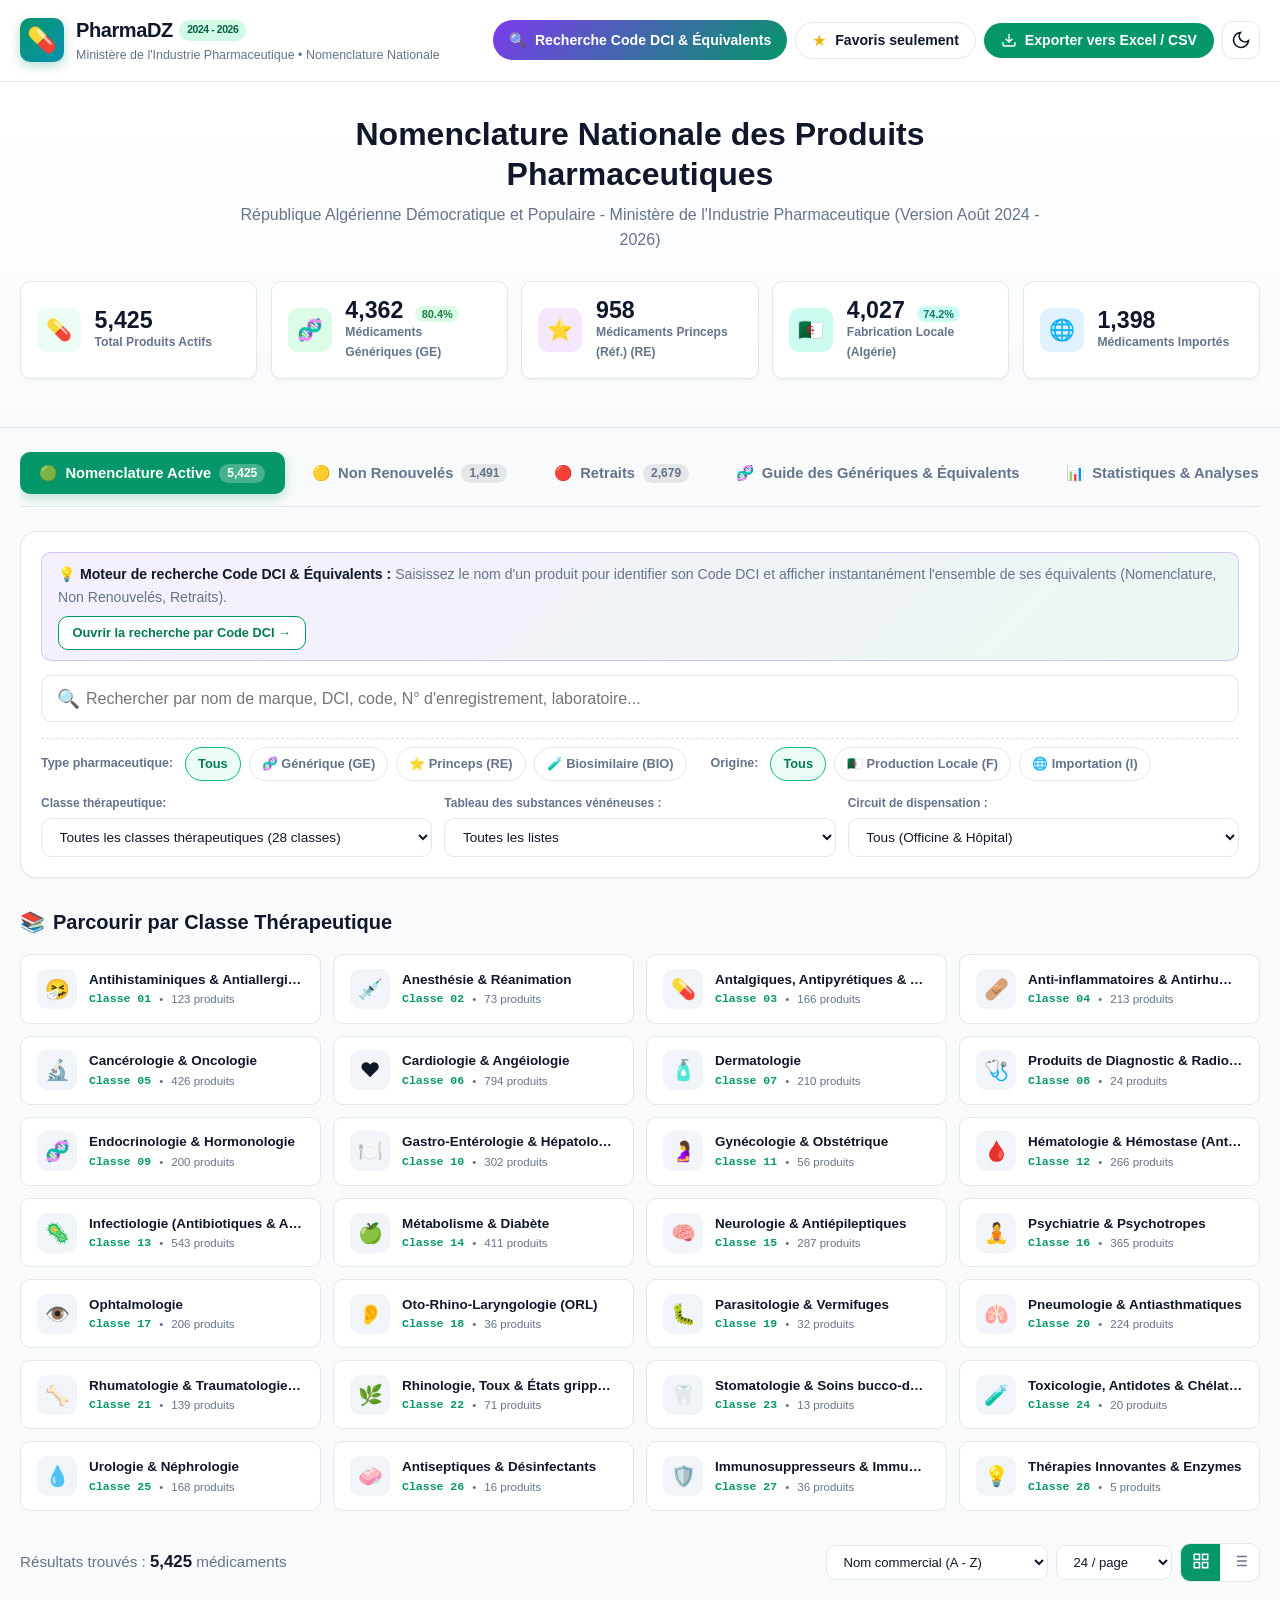
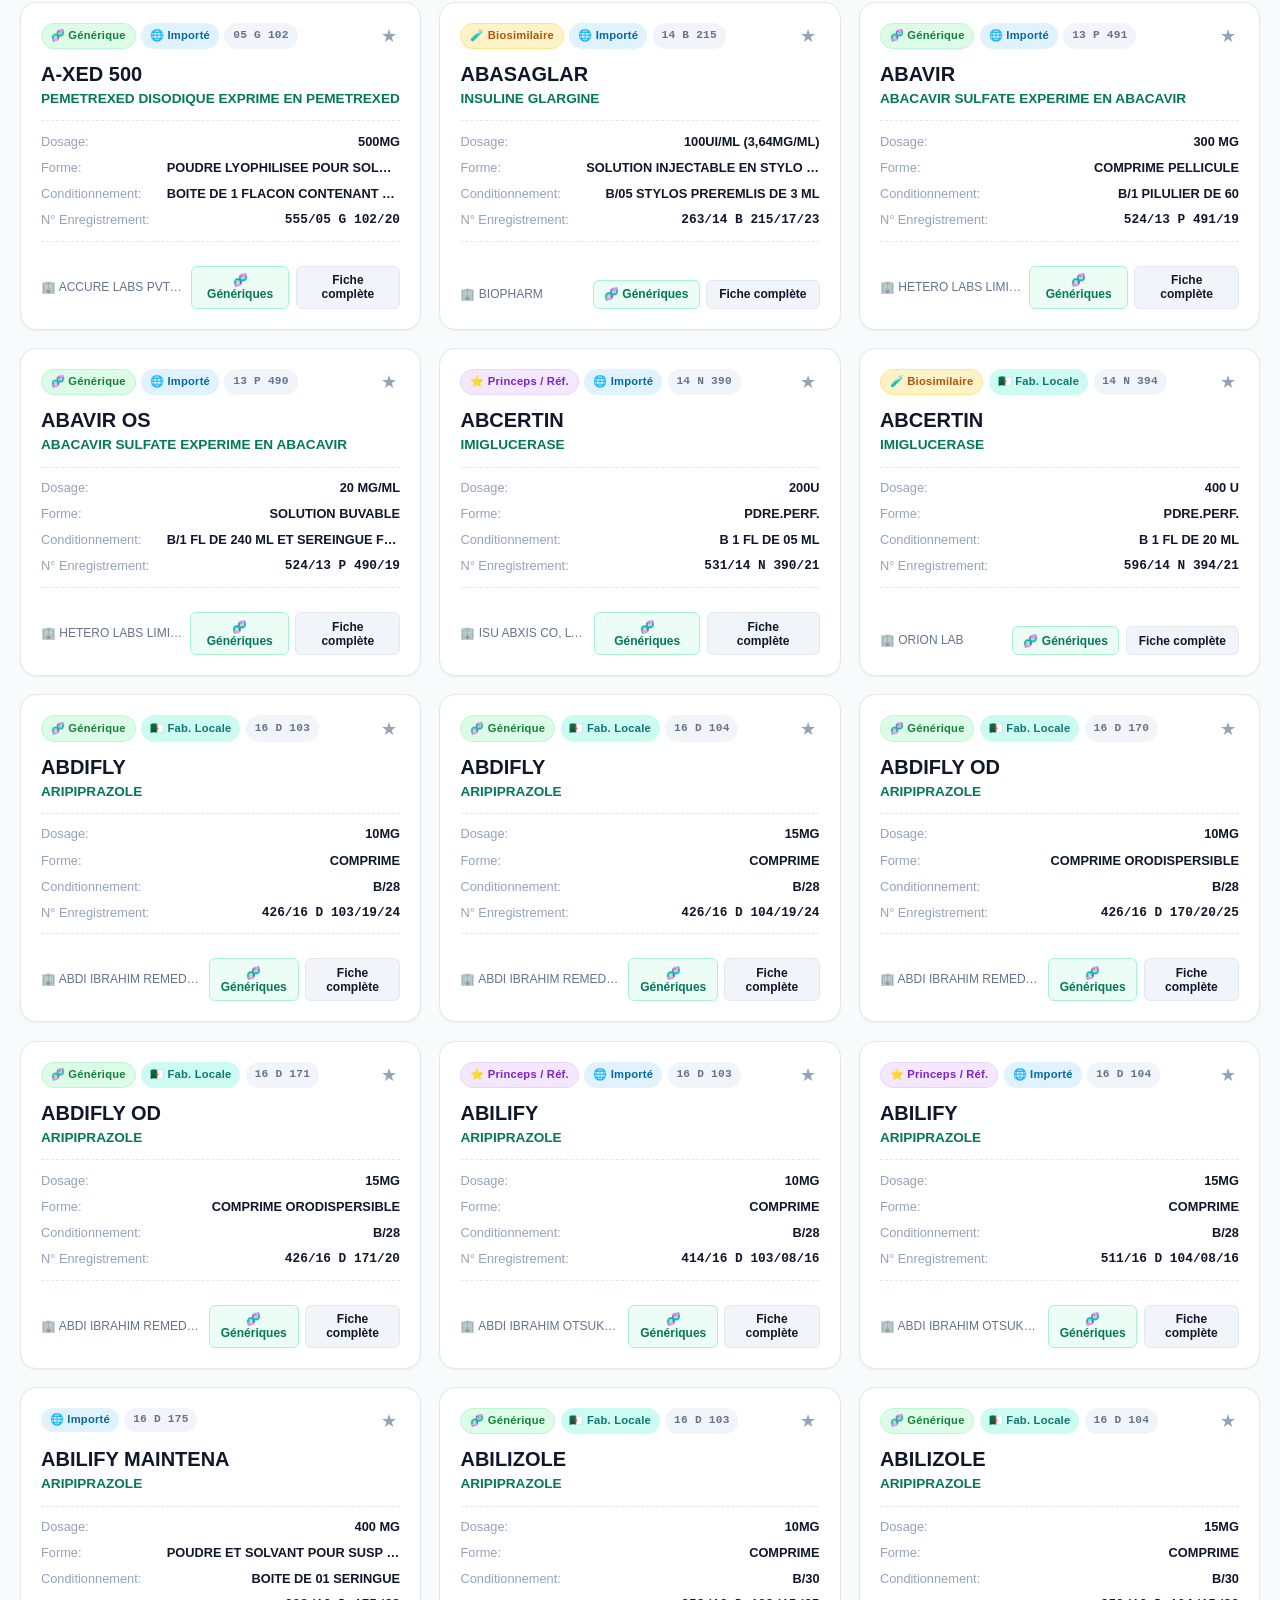
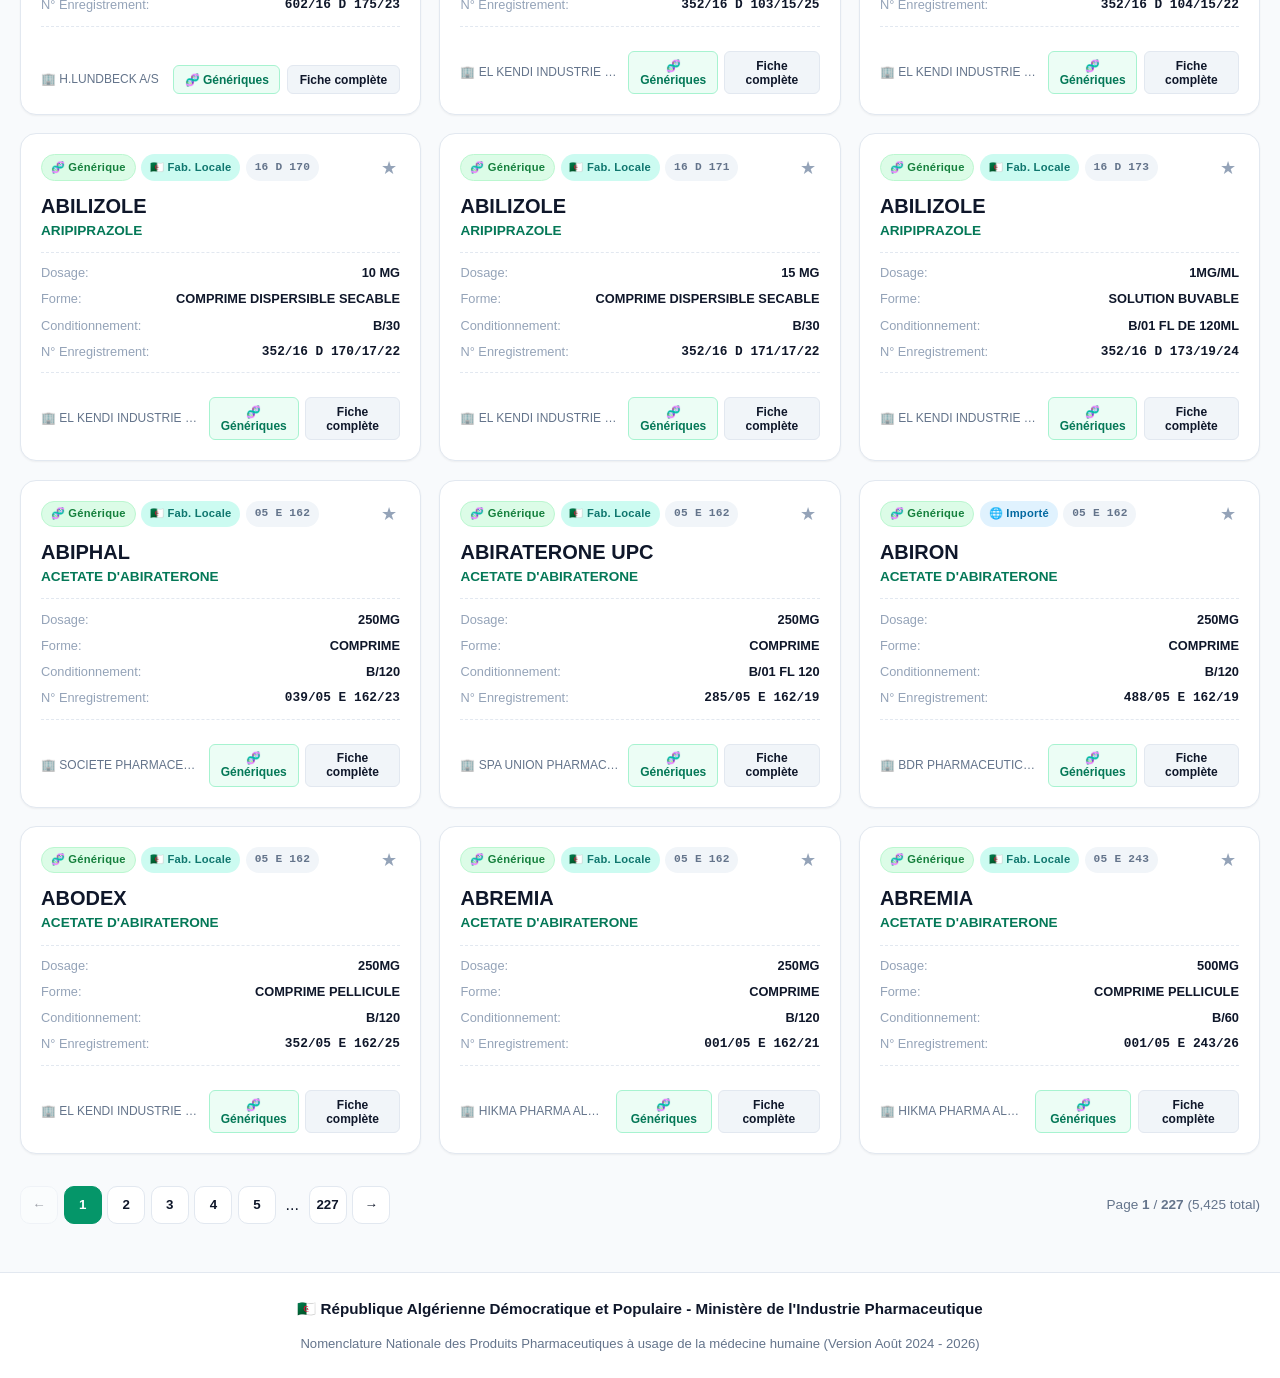
==== commit e2fb25e4: "Convert entire website interface and search to 100% French" ====
--- a/index.html
+++ b/index.html
@@ -1,19 +1,19 @@
 <!doctype html>
-<html lang="ar" dir="rtl" data-theme="light">
+<html lang="fr" dir="ltr" data-theme="light">
   <head>
     <meta charset="UTF-8" />
     <meta name="viewport" content="width=device-width, initial-scale=1.0" />
-    <title>PharmaDZ - الدليل الوطني للمنتجات الصيدلانية الجزائرية</title>
+    <title>PharmaDZ - Nomenclature Nationale des Produits Pharmaceutiques</title>
     <meta
       name="description"
-      content="منصة متقدمة للبحث في الدليل الوطني للمنتجات الصيدلانية في الجزائر حسب التصنيف العلاجي والمادة الفعالة والأدوية الجنيسة مع كافة التفاصيل التقنية."
+      content="Plateforme officielle de consultation de la Nomenclature Nationale des Produits Pharmaceutiques en Algérie : classification thérapeutique, DCI, génériques et princeps."
     />
 
-    <!-- Google Fonts: Cairo for Arabic & Inter for French/Latin -->
+    <!-- Google Fonts: Inter -->
     <link rel="preconnect" href="https://fonts.googleapis.com" />
     <link rel="preconnect" href="https://fonts.gstatic.com" crossorigin />
     <link
-      href="https://fonts.googleapis.com/css2?family=Cairo:wght@400;600;700;800;900&family=Inter:wght@400;500;600;700;800&display=swap"
+      href="https://fonts.googleapis.com/css2?family=Inter:wght@400;500;600;700;800;900&display=swap"
       rel="stylesheet"
     />
 
@@ -34,9 +34,9 @@
               <span>PharmaDZ</span>
               <span class="brand-badge">2024 - 2026</span>
             </h1>
-            <!-- <p data-i18n="site_subtitle">
-              وزارة الصناعة الصيدلانية • الدليل الوطني للأدوية
-            </p> -->
+            <p>
+              Ministère de l'Industrie Pharmaceutique • Nomenclature Nationale
+            </p>
           </div>
         </div>
 
@@ -52,17 +52,17 @@
             "
           >
             <span>🔍</span>
-            <span>محرك البدائل والجنيس (DCI)</span>
+            <span>Recherche Code DCI & Équivalents</span>
           </a>
 
           <!-- Bookmark filter pill -->
           <button
             id="btn-fav-filter"
             class="btn btn-outline btn-pill"
-            title="Afficher les favoris / عرض المفضلة"
+            title="Afficher les favoris"
           >
             <span style="color: #eab308">★</span>
-            <span data-i18n="favorites_only">المفضلة</span>
+            <span data-i18n="favorites_only">Favoris</span>
           </button>
 
           <!-- CSV Export -->
@@ -79,21 +79,11 @@
               <polyline points="7 10 12 15 17 10"></polyline>
               <line x1="12" y1="15" x2="12" y2="3"></line>
             </svg>
-            <span data-i18n="export_csv">تصدير CSV</span>
+            <span data-i18n="export_csv">Exporter CSV</span>
           </button>
 
-          <!-- Language Toggle -->
-          <button
-            id="btn-lang-toggle"
-            class="btn btn-outline"
-            style="font-weight: bold; min-width: 80px"
-          >
-            <span>Français</span>
-          </button>
-
           <!-- Theme Toggle -->
-          <button id="btn-theme-toggle" class="btn-icon" title="تبديل المظهر">
-            <!-- Moon Icon by default -->
+          <button id="btn-theme-toggle" class="btn-icon" title="Changer de thème">
             <svg
               width="20"
               height="20"
@@ -114,11 +104,10 @@
       <div class="container">
         <div class="hero-header">
           <h2 class="hero-title" data-i18n="site_title">
-            الدليل الوطني للمنتجات الصيدلانية
+            Nomenclature Nationale des Produits Pharmaceutiques
           </h2>
           <p class="hero-subtitle" data-i18n="site_subtitle">
-            الجمهورية الجزائرية الديمقراطية الشعبية - وزارة الصناعة الصيدلانية
-            (نسخة أوت 2024 - 2026)
+            République Algérienne Démocratique et Populaire - Ministère de l'Industrie Pharmaceutique (Version Août 2024 - 2026)
           </p>
         </div>
 
@@ -135,26 +124,26 @@
       <nav class="main-tabs-bar">
         <button class="tab-btn active" data-tab="active">
           <span>🟢</span>
-          <span data-i18n="active_tab">المعتمدة حالياً</span>
+          <span data-i18n="active_tab">Nomenclature Active</span>
           <span class="tab-badge">5,425</span>
         </button>
         <button class="tab-btn" data-tab="non_renewed">
           <span>🟡</span>
-          <span data-i18n="non_renewed_tab">غير المجددة</span>
+          <span data-i18n="non_renewed_tab">Non Renouvelés</span>
           <span class="tab-badge">1,491</span>
         </button>
         <button class="tab-btn" data-tab="withdrawn">
           <span>🔴</span>
-          <span data-i18n="withdrawn_tab">الأدوية المسحوبة</span>
+          <span data-i18n="withdrawn_tab">Retraits du Marché</span>
           <span class="tab-badge">2,679</span>
         </button>
         <button class="tab-btn" data-tab="generics_explorer">
           <span>🧬</span>
-          <span data-i18n="generics_explorer_tab">دليل البدائل الجنيسة</span>
+          <span data-i18n="generics_explorer_tab">Guide des Génériques & DCI</span>
         </button>
         <button class="tab-btn" data-tab="stats">
           <span>📊</span>
-          <span data-i18n="stats_tab">الإحصائيات والتحليلات</span>
+          <span data-i18n="stats_tab">Statistiques & Analyses</span>
         </button>
       </nav>
 
@@ -183,14 +172,12 @@
             "
           >
             <div>
-              <strong style="color: var(--text-main)"
-                >💡 محرك البحث المخصص للبدائل الجنيسة:</strong
-              >
+              <strong style="color: var(--text-main)">
+                💡 Moteur de recherche Code DCI & Équivalents :
+              </strong>
               <span style="color: var(--text-muted)">
-                اكتب اسم أي منتج فقط ليخرج تركيبه الجنيس (DCI) مع تصنيفاته
-                وبدائله عبر القوائم الثلاث (Nomenclature, Non Renouvelés,
-                Retraits).</span
-              >
+                Saisissez le nom d'un produit pour identifier son Code DCI et afficher instantanément l'ensemble de ses équivalents (Nomenclature, Non Renouvelés, Retraits).
+              </span>
             </div>
             <a
               href="search.html"
@@ -205,7 +192,7 @@
                 text-decoration: none;
               "
             >
-              فتح صفحة البدائل والجنيس ←
+              Ouvrir la recherche par Code DCI →
             </a>
           </div>
 
@@ -217,13 +204,13 @@
                 type="text"
                 id="search-input"
                 class="search-input"
-                placeholder="ابحث بالاسم التجاري، المادة الفعالة (DCI)، رمز الفئة، رقم التسجيل، أو اسم المخبر..."
+                placeholder="Rechercher par nom commercial, DCI, code, N° enregistrement, laboratoire..."
                 autocomplete="off"
               />
               <button
                 id="clear-search-btn"
                 class="clear-search-btn"
-                title="مسح"
+                title="Effacer"
               >
                 ✕
               </button>
@@ -233,41 +220,41 @@
           <!-- Quick Filter Pills: Type & Origin -->
           <div class="filter-pills-row">
             <span class="filter-group-label" data-i18n="type_label"
-              >النوع الصيدلاني:</span
+              >Type :</span
             >
             <span
               class="pill-filter active"
               data-filter-type="all"
               data-i18n="all"
-              >الكل</span
+              >Tous</span
             >
             <span class="pill-filter" data-filter-type="GE"
-              >🧬 جنيس (Générique)</span
+              >🧬 Générique (GE)</span
             >
             <span class="pill-filter" data-filter-type="RE"
-              >⭐ أصلي مرجعي (Princeps)</span
+              >⭐ Princeps (RE)</span
             >
             <span class="pill-filter" data-filter-type="BIO"
-              >🧪 حيوي (Biosimilaire)</span
+              >🧪 Biosimilaire (BIO)</span
             >
 
             <span
               class="filter-group-label"
-              style="margin-inline-start: 1rem"
+              style="margin-left: 1rem"
               data-i18n="origin_label"
-              >المنشأ:</span
+              >Origine :</span
             >
             <span
               class="pill-filter active"
               data-filter-origin="all"
               data-i18n="all"
-              >الكل</span
+              >Tous</span
             >
             <span class="pill-filter" data-filter-origin="F"
-              >🇩🇿 إنتاج محلي (F)</span
+              >🇩🇿 Production Locale (F)</span
             >
             <span class="pill-filter" data-filter-origin="I"
-              >🌐 مستورد (I)</span
+              >🌐 Importation (I)</span
             >
           </div>
 
@@ -278,33 +265,33 @@
                 for="cat-select"
                 class="filter-select-label"
                 data-i18n="category_label"
-                >التصنيف العلاجي (28 فئة):</label
+                >Classe Thérapeutique (28 classes) :</label
               >
               <select id="cat-select" class="filter-select">
-                <option value="all">جميع الفئات العلاجية</option>
+                <option value="all">Toutes les classes thérapeutiques</option>
               </select>
             </div>
 
             <div class="filter-select-wrapper">
               <label for="list-select" class="filter-select-label"
-                >قائمة المواد السامة (Tableau):</label
+                >Tableau des substances vénéneuses :</label
               >
               <select id="list-select" class="filter-select">
-                <option value="all">الكل / Toutes les listes</option>
-                <option value="LISTE I">قائمة I (Liste I)</option>
-                <option value="LISTE II">قائمة II (Liste II)</option>
-                <option value="STUPEFIANT">مخدرات ومؤثرات (Stupéfiants)</option>
+                <option value="all">Toutes les listes</option>
+                <option value="LISTE I">Liste I</option>
+                <option value="LISTE II">Liste II</option>
+                <option value="STUPEFIANT">Stupéfiants</option>
               </select>
             </div>
 
             <div class="filter-select-wrapper">
               <label for="disp-select" class="filter-select-label"
-                >قناة الصرف والتوزيع:</label
+                >Circuit de dispensation :</label
               >
               <select id="disp-select" class="filter-select">
-                <option value="all">الكل (Officine & Hôpital)</option>
-                <option value="OFF">الصيدليات الحرة (Officine - OFF)</option>
-                <option value="HOP">المستشفيات فقط (Hôpital - HOP)</option>
+                <option value="all">Tous (Officine & Hôpital)</option>
+                <option value="OFF">Officine (OFF)</option>
+                <option value="HOP">Hôpital (HOP)</option>
               </select>
             </div>
           </div>
@@ -315,7 +302,7 @@
           <div class="section-head">
             <h3 class="section-title">
               <span>📚</span>
-              <span data-i18n="category_label">تصفح حسب التصنيف العلاجي</span>
+              <span>Parcourir par Classe Thérapeutique</span>
             </h3>
           </div>
           <div id="cat-carousel" class="cat-carousel">
@@ -335,20 +322,20 @@
           <div class="toolbar-controls">
             <!-- Sort Selector -->
             <select id="sort-select" class="sort-select">
-              <option value="brand_asc">الاسم التجاري (أ - ي)</option>
-              <option value="brand_desc">الاسم التجاري (ي - أ)</option>
-              <option value="dci_asc">المادة الفعالة DCI (أ - ي)</option>
-              <option value="code">رمز التصنيف (Code)</option>
-              <option value="date">تاريخ التسجيل الأحدث</option>
+              <option value="brand_asc">Nom commercial (A - Z)</option>
+              <option value="brand_desc">Nom commercial (Z - A)</option>
+              <option value="dci_asc">DCI (A - Z)</option>
+              <option value="code">Code de la nomenclature</option>
+              <option value="date">Date d'enregistrement récente</option>
             </select>
 
             <!-- Per Page Selector -->
             <div class="per-page-select-box">
               <select id="per-page-select" class="sort-select">
-                <option value="24">24 / صفحة</option>
-                <option value="48">48 / صفحة</option>
-                <option value="96">96 / صفحة</option>
-                <option value="all">عرض الكل</option>
+                <option value="24">24 / page</option>
+                <option value="48">48 / page</option>
+                <option value="96">96 / page</option>
+                <option value="all">Afficher tout</option>
               </select>
             </div>
 
@@ -357,7 +344,7 @@
               <button
                 class="view-btn active"
                 data-view="grid"
-                title="Affichage Grille / عرض شبكي"
+                title="Affichage Grille"
               >
                 <svg
                   width="18"
@@ -376,7 +363,7 @@
               <button
                 class="view-btn"
                 data-view="table"
-                title="Affichage Tableau / عرض جدولي"
+                title="Affichage Tableau"
               >
                 <svg
                   width="18"
@@ -421,12 +408,7 @@
     </main>
 
     <!-- ================= Product Detail Modal ================= -->
-    <div
-      id="product-modal"
-      class="modal-overlay"
-      role="dialog"
-      aria-modal="true"
-    >
+    <div id="product-modal" class="modal-overlay" role="dialog" aria-modal="true">
       <div class="modal-container">
         <div class="modal-header">
           <div class="modal-header-info">
@@ -435,11 +417,7 @@
               Dénomination Commune Internationale
             </div>
           </div>
-          <button
-            id="modal-close-btn"
-            class="modal-close-btn"
-            title="Fermer / إغلاق"
-          >
+          <button id="modal-close-btn" class="modal-close-btn" title="Fermer">
             ✕
           </button>
         </div>
@@ -465,7 +443,7 @@
               >
                 <span>🧬</span>
                 <span data-i18n="generic_alternatives_title"
-                  >الأدوية الجنيسة والبدائل المتاحة بنفس المادة الفعالة</span
+                  >Génériques et équivalents avec la même DCI</span
                 >
               </h4>
             </div>
@@ -491,7 +469,7 @@
               ></path>
               <rect x="6" y="14" width="12" height="8"></rect>
             </svg>
-            <span data-i18n="print_sheet">طباعة البطاقة التقنية</span>
+            <span data-i18n="print_sheet">Imprimer la fiche technique</span>
           </button>
 
           <button
@@ -501,29 +479,25 @@
               document.body.style.overflow = '';
             "
           >
-            <span data-i18n="close">إغلاق</span>
+            <span data-i18n="close">Fermer</span>
           </button>
         </div>
       </div>
     </div>
 
-    <!-- ================= Site Footer ================= -->
-    <footer class="site-footer">
+    <!-- ================= Footer ================= -->
+    <footer class="site-footer" style="margin-top: 2rem; padding-block: 1.5rem">
       <div class="container footer-content">
-        <!-- <div style="font-weight: 700; font-size: 1rem; color: var(--text-main);">
-        🇩🇿 الجمهورية الجزائرية الديمقراطية الشعبية - وزارة الصناعة الصيدلانية
-      </div> -->
-        <div>
-          Nomenclature Nationale des Produits Pharmaceutiques à usage de la
-          médecine humaine (Version Août 2024 - 2026)
-        </div>
-        <!-- <div style="font-size: 0.78rem; opacity: 0.8;">
-        تطوير موقع استعراض الأدوية الصيدلانية والجنيسة • HTML5, Modern CSS, Vanilla JavaScript
-      </div> -->
+        <div style="font-weight: 700; font-size: 0.95rem; color: var(--text-main)">
+          🇩🇿 République Algérienne Démocratique et Populaire - Ministère de l'Industrie Pharmaceutique
+        </div>
+        <div style="font-size: 0.82rem">
+          Nomenclature Nationale des Produits Pharmaceutiques à usage de la médecine humaine (Version Août 2024 - 2026)
+        </div>
       </div>
     </footer>
 
-    <!-- Data Script (Provides window.NOMENCLATURE_DATA offline without CORS issues) -->
+    <!-- Data Script -->
     <script src="data/medications_data.js"></script>
 
     <!-- Main Application Script -->
--- a/css/style.css
+++ b/css/style.css
@@ -1983,3 +1983,51 @@
   border-color: rgba(16, 185, 129, 0.3);
   color: #34d399;
 }
+
+
+/* Code DCI & Search Mode Selector Styles */
+.summary-code-val {
+  color: #7c3aed;
+  font-weight: 800;
+  font-size: 1.05rem;
+  font-family: monospace;
+  background: #f3e8ff;
+  padding: 0.2rem 0.6rem;
+  border-radius: var(--radius-sm);
+  border: 1px solid #d8b4fe;
+}
+[data-theme="dark"] .summary-code-val {
+  background: rgba(168, 85, 247, 0.15);
+  border-color: rgba(168, 85, 247, 0.3);
+  color: #c084fc;
+}
+
+.mode-label {
+  display: inline-flex;
+  align-items: center;
+  gap: 0.35rem;
+  font-size: 0.84rem;
+  font-weight: 600;
+  cursor: pointer;
+  padding: 0.3rem 0.75rem;
+  border-radius: var(--radius-full);
+  background: var(--bg-card);
+  border: 1px solid var(--border-color);
+  transition: var(--transition);
+  user-select: none;
+  color: var(--text-main);
+}
+.mode-label:hover {
+  border-color: var(--primary-500);
+}
+.mode-label:has(input:checked) {
+  border-color: var(--primary-600);
+  background: var(--primary-50);
+  color: var(--primary-800);
+  font-weight: 700;
+}
+[data-theme="dark"] .mode-label:has(input:checked) {
+  background: rgba(16, 185, 129, 0.15);
+  border-color: #10b981;
+  color: #34d399;
+}
